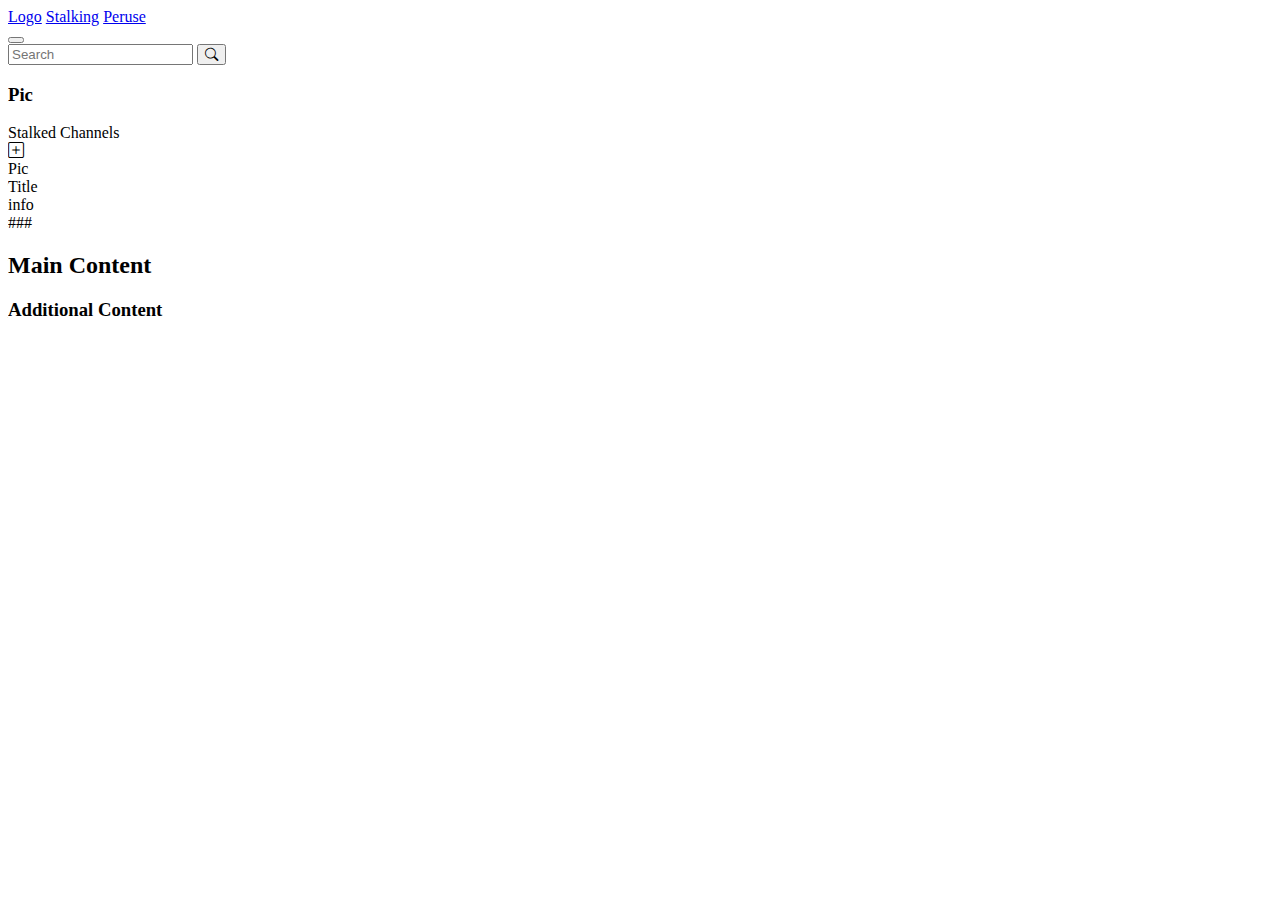
==== CSS/CSS_CopyCat/index.html @ 9874a216 "added pics" ====
<!DOCTYPE html>
<html lang="en">
<head>
    <meta charset="UTF-8">
    <meta http-equiv="X-UA-Compatible" content="IE=edge">
    <meta name="viewport" content="width=device-width, initial-scale=1.0">
    <title>Switch - Live!</title>

    <link href="https://cdn.jsdelivr.net/npm/bootstrap@5.1.3/dist/css/bootstrap.min.css" rel="stylesheet" integrity="sha384-1BmE4kWBq78iYhFldvKuhfTAU6auU8tT94WrHftjDbrCEXSU1oBoqyl2QvZ6jIW3" crossorigin="anonymous">
    <link rel="stylesheet" href="https://cdn.jsdelivr.net/npm/bootstrap-icons@1.8.1/font/bootstrap-icons.css">
    <link rel="stylesheet" href="/style.css">
</head>
<body>
    <!-- NAVBAR -->
    <nav class="navbar navbar-expand-md navbar-dark bg-dark">
        <div class="container-fluid">
          <div class="left">
            <a class="navbar-brand" href="#">Logo</a>
            <a class="navbar-brand secondary-item" href="#">Stalking</a>
            <a class="navbar-brand secondary-item" href="#">Peruse</a>
          </div>
          <button class="navbar-toggler" type="button" data-bs-toggle="collapse" data-bs-target="#navbarSupportedContent" aria-controls="navbarSupportedContent" aria-expanded="false" aria-label="Toggle navigation">
            <span class="navbar-toggler-icon"></span>
          </button>
          <div class="search-box">
            <form class="d-flex">
                <input class="form-control nav-search" type="search" placeholder="Search" aria-label="Search">
                <button class="btn btn-outline-secondary nav-search-btn" type="submit">
                  <i class="bi bi-search"></i>
                </button>
              </form>
          </div>
          <div class="profile-pic">
              <h3>Pic</h3>
          </div>
        </div>
      </nav>

      <div class="page-container">
          <div class="menu-bar">
            <div class="container">
              <div class="stalked-channels">
                <div class="stalked-header">
                  <div class="header-text">
                    Stalked Channels
                  </div>
                  <i class="bi bi-plus-square"></i>
                </div>
                <div class="channel-card">
                  <div class="channel-left">
                    <div class="channel-pic">
                      Pic
                    </div>
                    <div class="channel-text">
                      <div class="channel-title">
                        Title
                      </div>
                      <div class="channel-info">
                        info
                      </div>
                    </div>
                  </div>
                  <div class="channel-views">
                    ###
                  </div>
                </div>
              </div>
            </div>
          </div>

          <main>
              <div class="main-content">
                <h2>Main Content</h2>
              </div>
              <div class="additional-content">
                <h3>Additional Content</h3>
              </div>
          </main>
      </div>
    
</body>
</html>
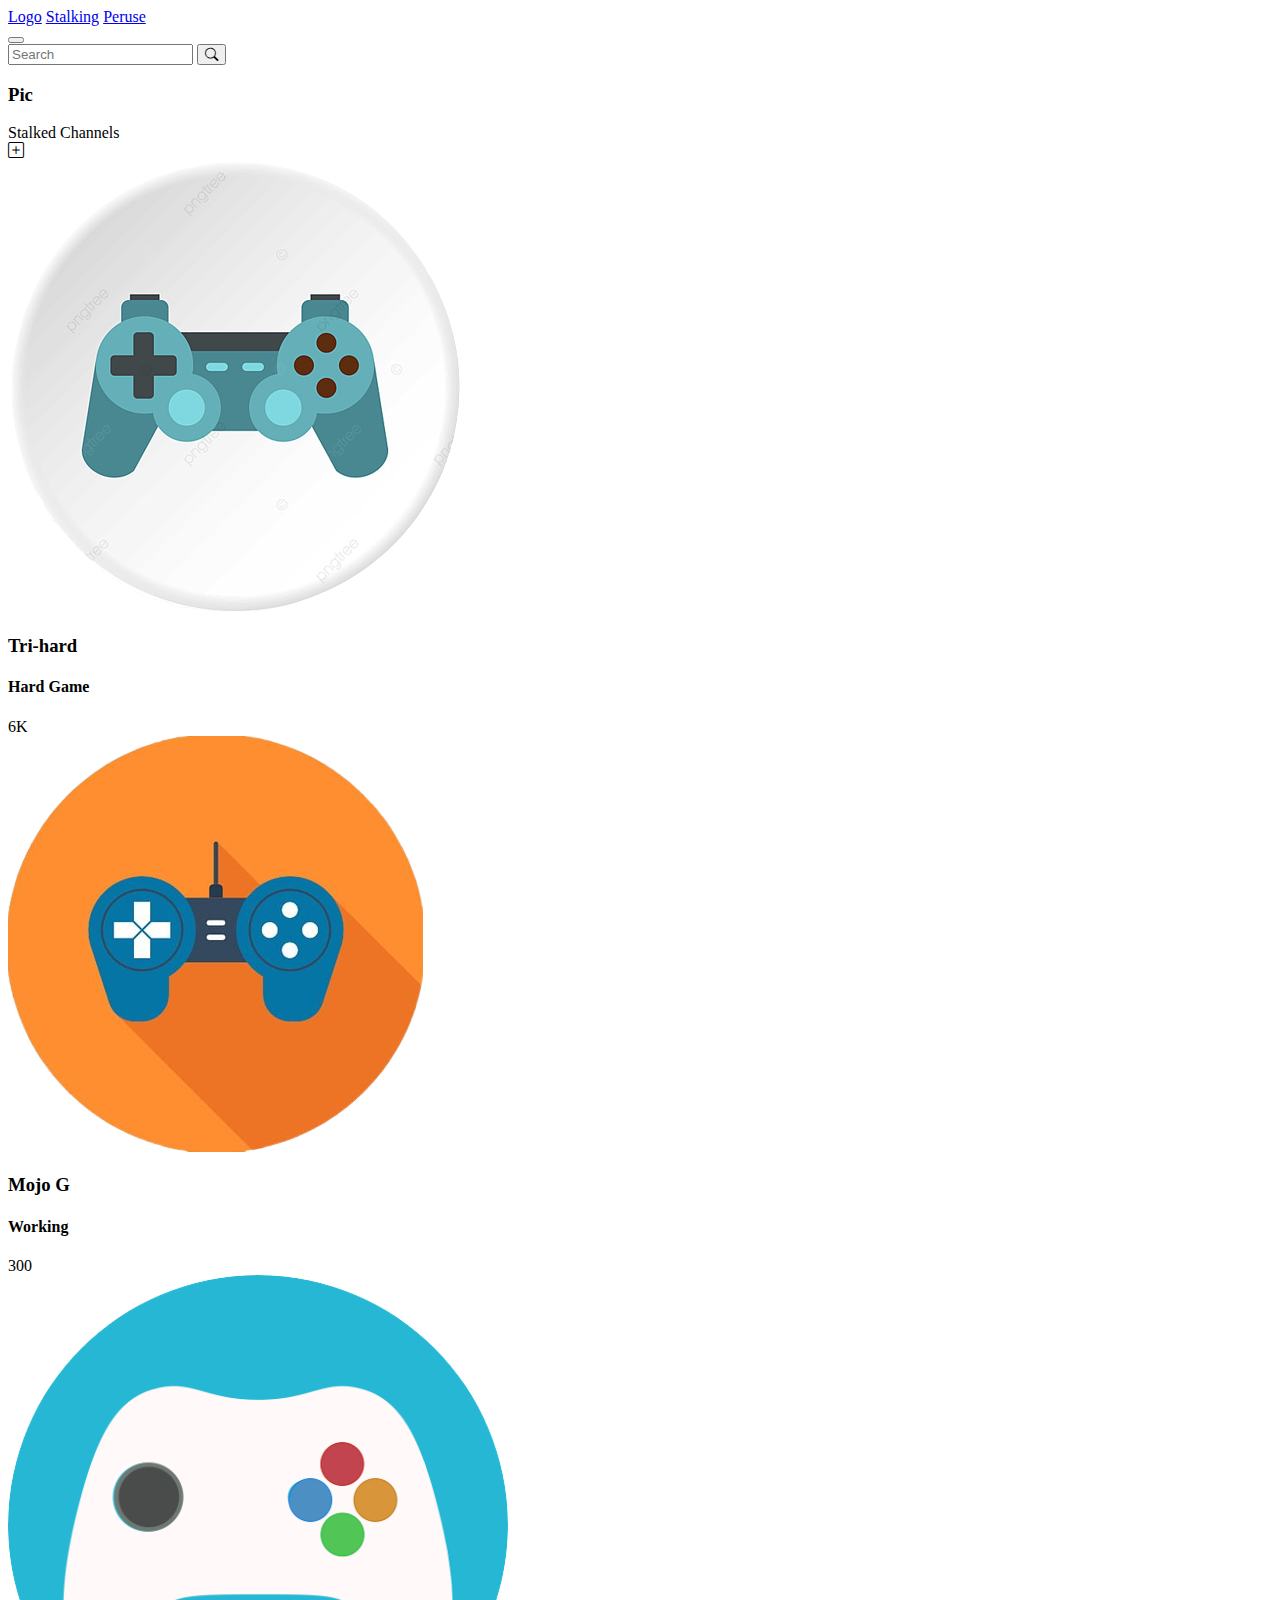
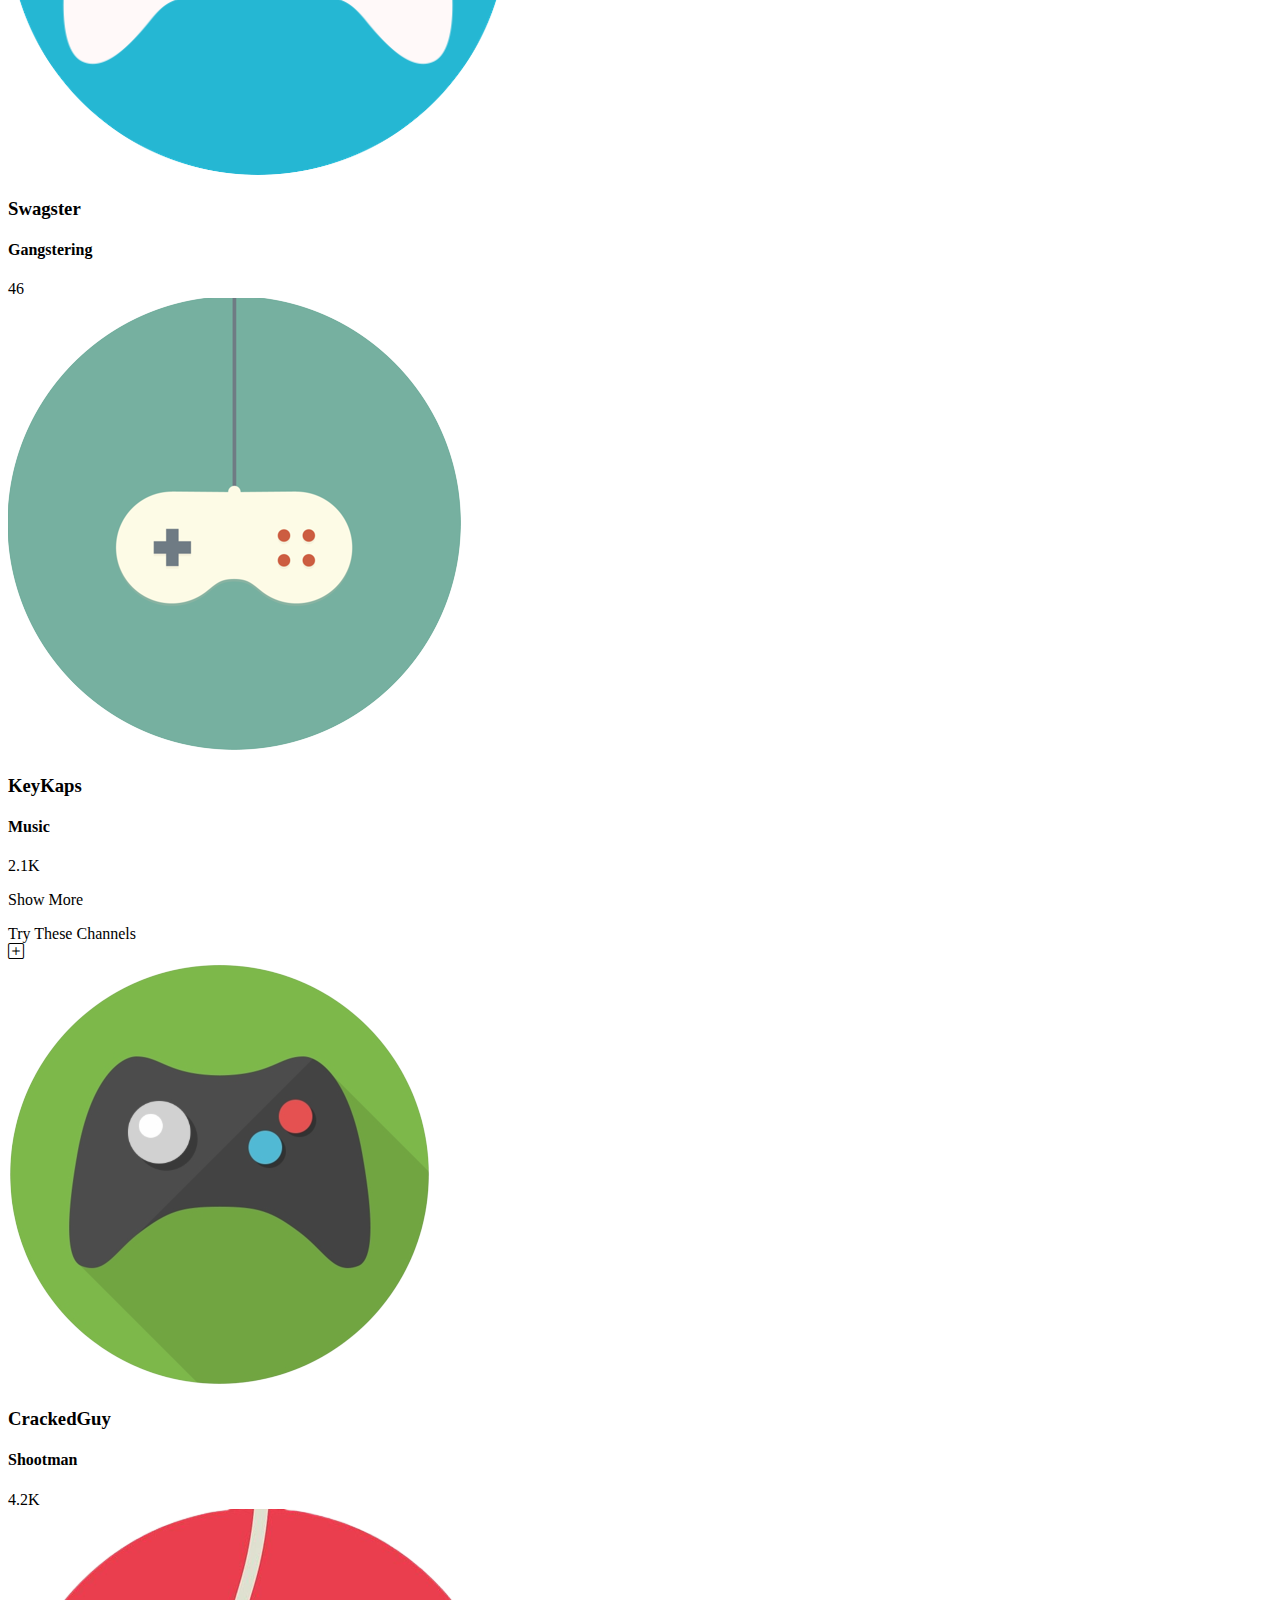
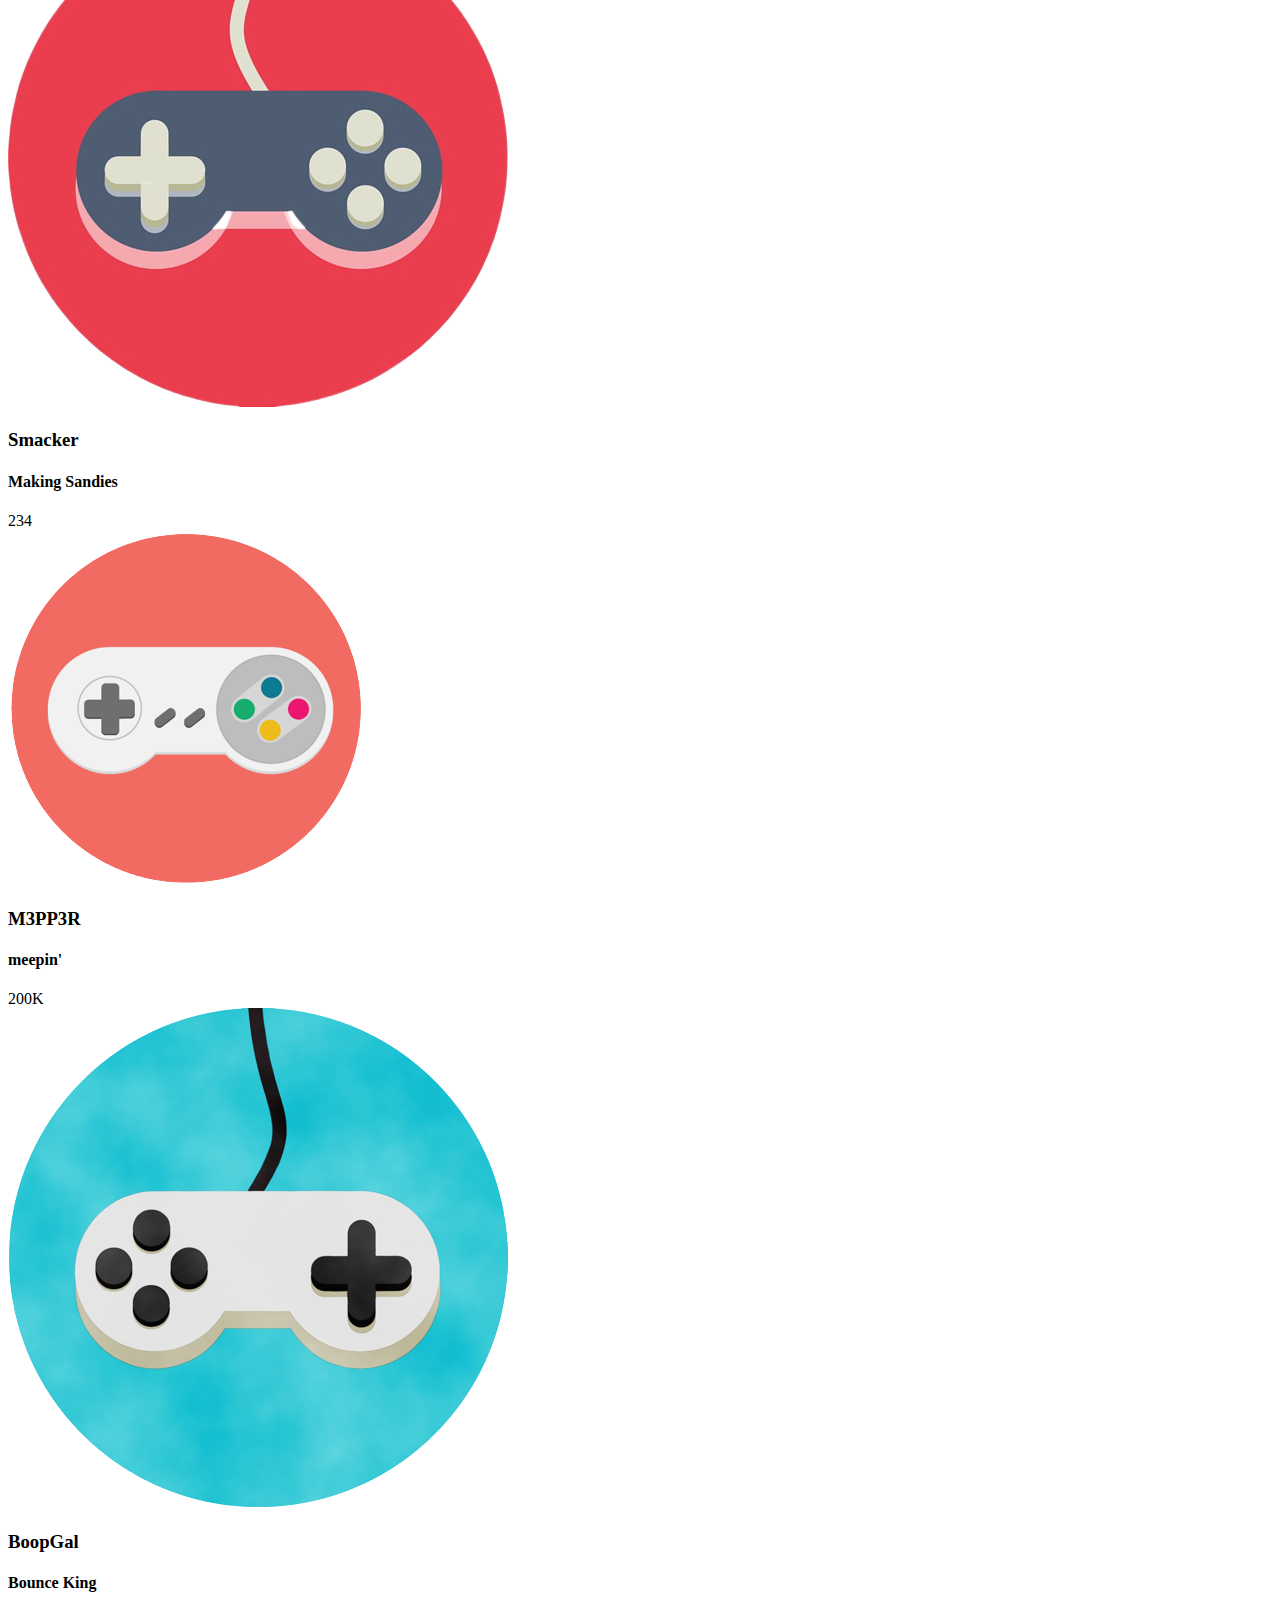
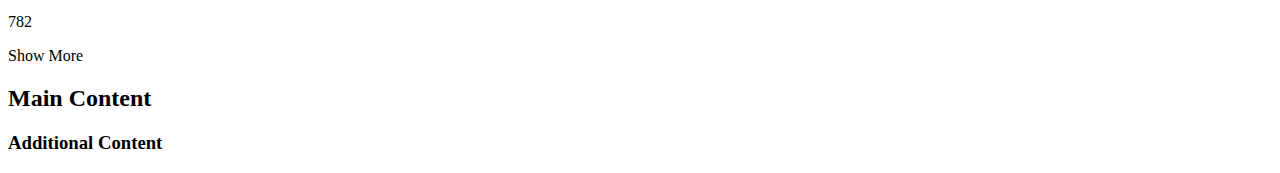
==== commit a62cd173: "completed left menu" ====
--- a/CSS/CSS_CopyCat/index.html
+++ b/CSS/CSS_CopyCat/index.html
@@ -49,21 +49,158 @@
                 <div class="channel-card">
                   <div class="channel-left">
                     <div class="channel-pic">
-                      Pic
-                    </div>
-                    <div class="channel-text">
-                      <div class="channel-title">
-                        Title
-                      </div>
-                      <div class="channel-info">
-                        info
-                      </div>
-                    </div>
-                  </div>
-                  <div class="channel-views">
-                    ###
-                  </div>
-                </div>
+                      <img src="./assets/card-pics/card-pic1.png" alt="profile-1">
+                    </div>
+                    <div class="channel-text">
+                      <div class="channel-title">
+                        <h3>Tri-hard</h3>
+                      </div>
+                      <div class="channel-info">
+                        <h4>Hard Game</h4>
+                      </div>
+                    </div>
+                  </div>
+                  <div class="channel-views">
+                    6K
+                  </div>
+                </div>
+                <div class="channel-card">
+                  <div class="channel-left">
+                    <div class="channel-pic">
+                      <img src="./assets/card-pics/card-pic2.png" alt="profile-2">
+                    </div>
+                    <div class="channel-text">
+                      <div class="channel-title">
+                        <h3>Mojo G</h3>
+                      </div>
+                      <div class="channel-info">
+                        <h4>Working</h4>
+                      </div>
+                    </div>
+                  </div>
+                  <div class="channel-views">
+                    300
+                  </div>
+                </div>
+                <div class="channel-card">
+                  <div class="channel-left">
+                    <div class="channel-pic">
+                      <img src="./assets/card-pics/card-pic3.png" alt="profile-3">
+                    </div>
+                    <div class="channel-text">
+                      <div class="channel-title">
+                        <h3>Swagster</h3>
+                      </div>
+                      <div class="channel-info">
+                        <h4>Gangstering</h4>
+                      </div>
+                    </div>
+                  </div>
+                  <div class="channel-views">
+                    46
+                  </div>
+                </div>
+                <div class="channel-card">
+                  <div class="channel-left">
+                    <div class="channel-pic">
+                      <img src="./assets/card-pics/card-pic4.png" alt="profile-4">
+                    </div>
+                    <div class="channel-text">
+                      <div class="channel-title">
+                        <h3>KeyKaps</h3>
+                      </div>
+                      <div class="channel-info">
+                        <h4>Music</h4>
+                      </div>
+                    </div>
+                  </div>
+                  <div class="channel-views">
+                    2.1K
+                  </div>
+                </div>
+                <p>Show More</p>
+              </div>
+
+              <div class="stalked-channels">
+                <div class="stalked-header">
+                  <div class="header-text">
+                    Try These Channels
+                  </div>
+                  <i class="bi bi-plus-square"></i>
+                </div>
+                <div class="channel-card">
+                  <div class="channel-left">
+                    <div class="channel-pic">
+                      <img src="./assets/card-pics/card-pic5.png" alt="profile-5">
+                    </div>
+                    <div class="channel-text">
+                      <div class="channel-title">
+                        <h3>CrackedGuy</h3>
+                      </div>
+                      <div class="channel-info">
+                        <h4>Shootman</h4>
+                      </div>
+                    </div>
+                  </div>
+                  <div class="channel-views">
+                    4.2K
+                  </div>
+                </div>
+                <div class="channel-card">
+                  <div class="channel-left">
+                    <div class="channel-pic">
+                      <img src="./assets/card-pics/card-pic6.png" alt="profile-6">
+                    </div>
+                    <div class="channel-text">
+                      <div class="channel-title">
+                        <h3>Smacker</h3>
+                      </div>
+                      <div class="channel-info">
+                        <h4>Making Sandies</h4>
+                      </div>
+                    </div>
+                  </div>
+                  <div class="channel-views">
+                    234
+                  </div>
+                </div>
+                <div class="channel-card">
+                  <div class="channel-left">
+                    <div class="channel-pic">
+                      <img src="./assets/card-pics/card-pic7.png" alt="profile-7">
+                    </div>
+                    <div class="channel-text">
+                      <div class="channel-title">
+                        <h3>M3PP3R</h3>
+                      </div>
+                      <div class="channel-info">
+                        <h4>meepin'</h4>
+                      </div>
+                    </div>
+                  </div>
+                  <div class="channel-views">
+                    200K
+                  </div>
+                </div>
+                <div class="channel-card">
+                  <div class="channel-left">
+                    <div class="channel-pic">
+                      <img src="./assets/card-pics/card-pic8.png" alt="profile-8">
+                    </div>
+                    <div class="channel-text">
+                      <div class="channel-title">
+                        <h3>BoopGal</h3>
+                      </div>
+                      <div class="channel-info">
+                        <h4>Bounce King</h4>
+                      </div>
+                    </div>
+                  </div>
+                  <div class="channel-views">
+                    782
+                  </div>
+                </div>
+                <p>Show More</p>
               </div>
             </div>
           </div>
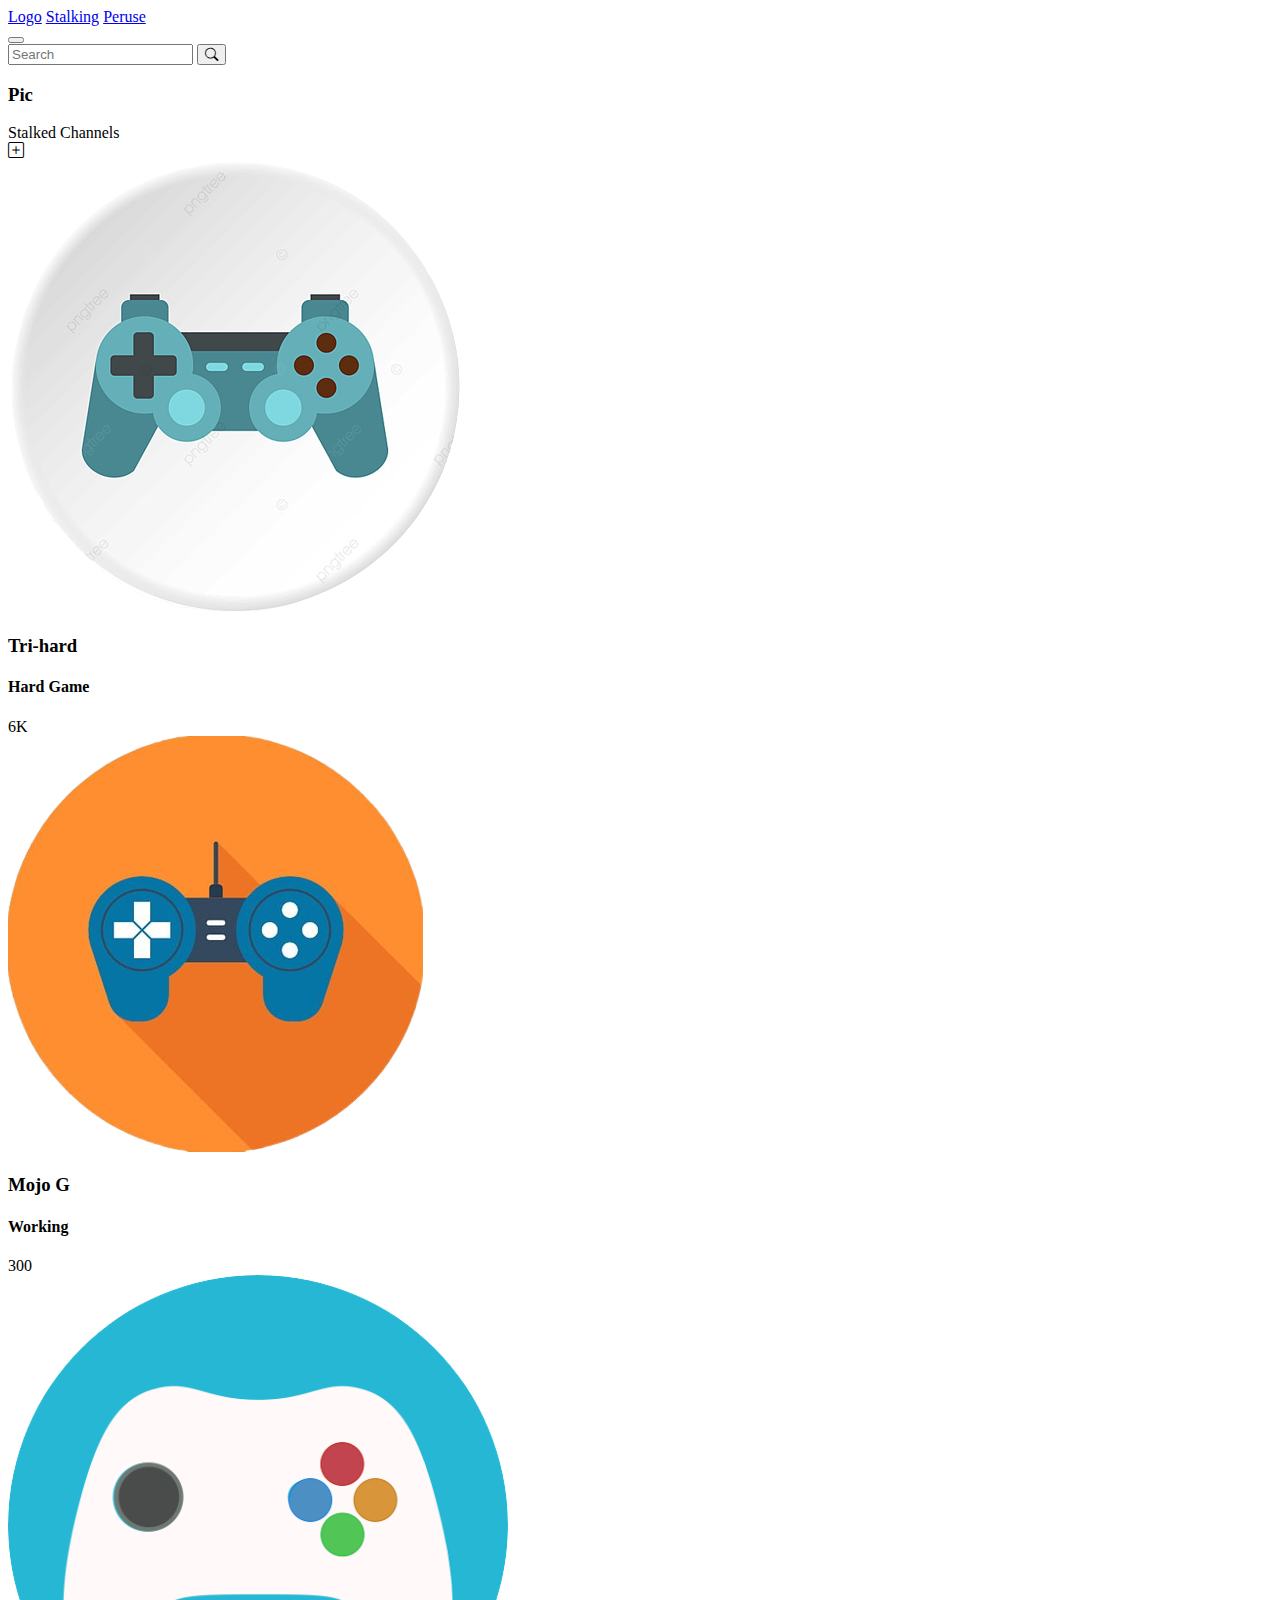
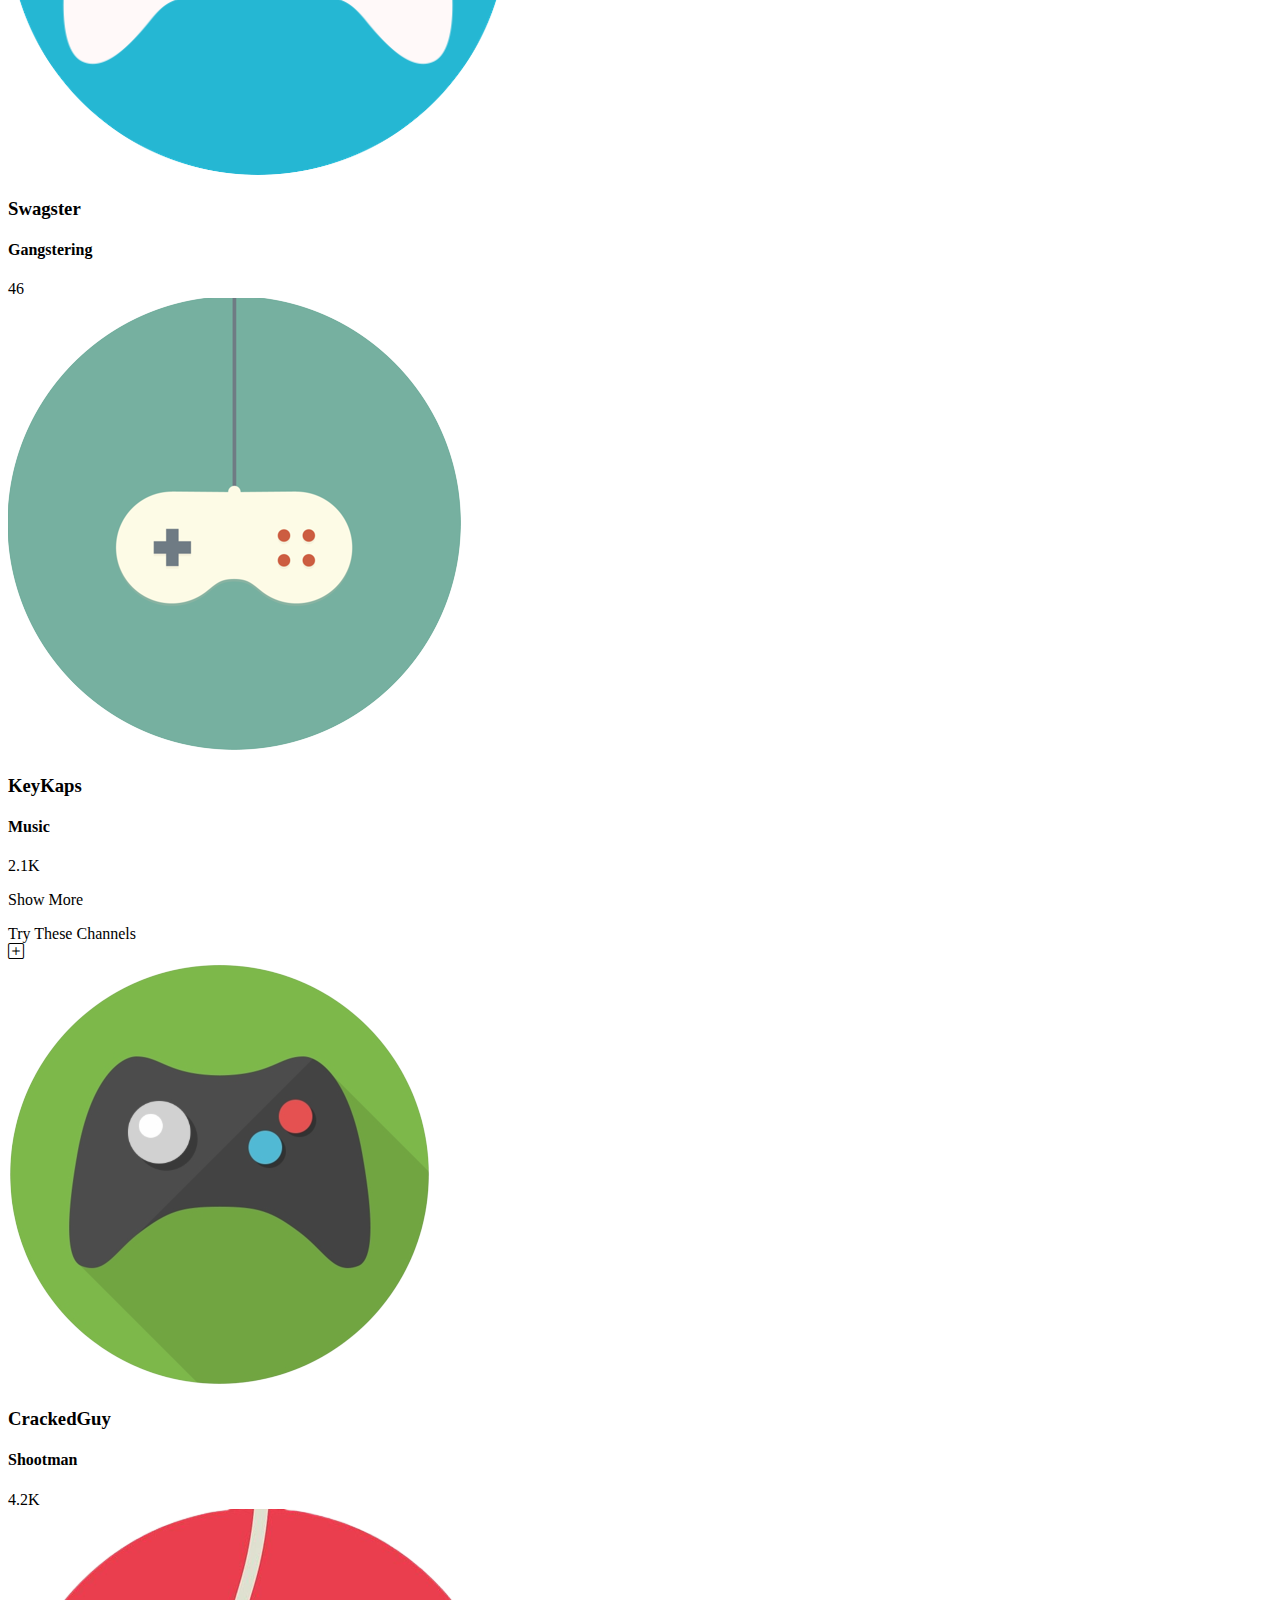
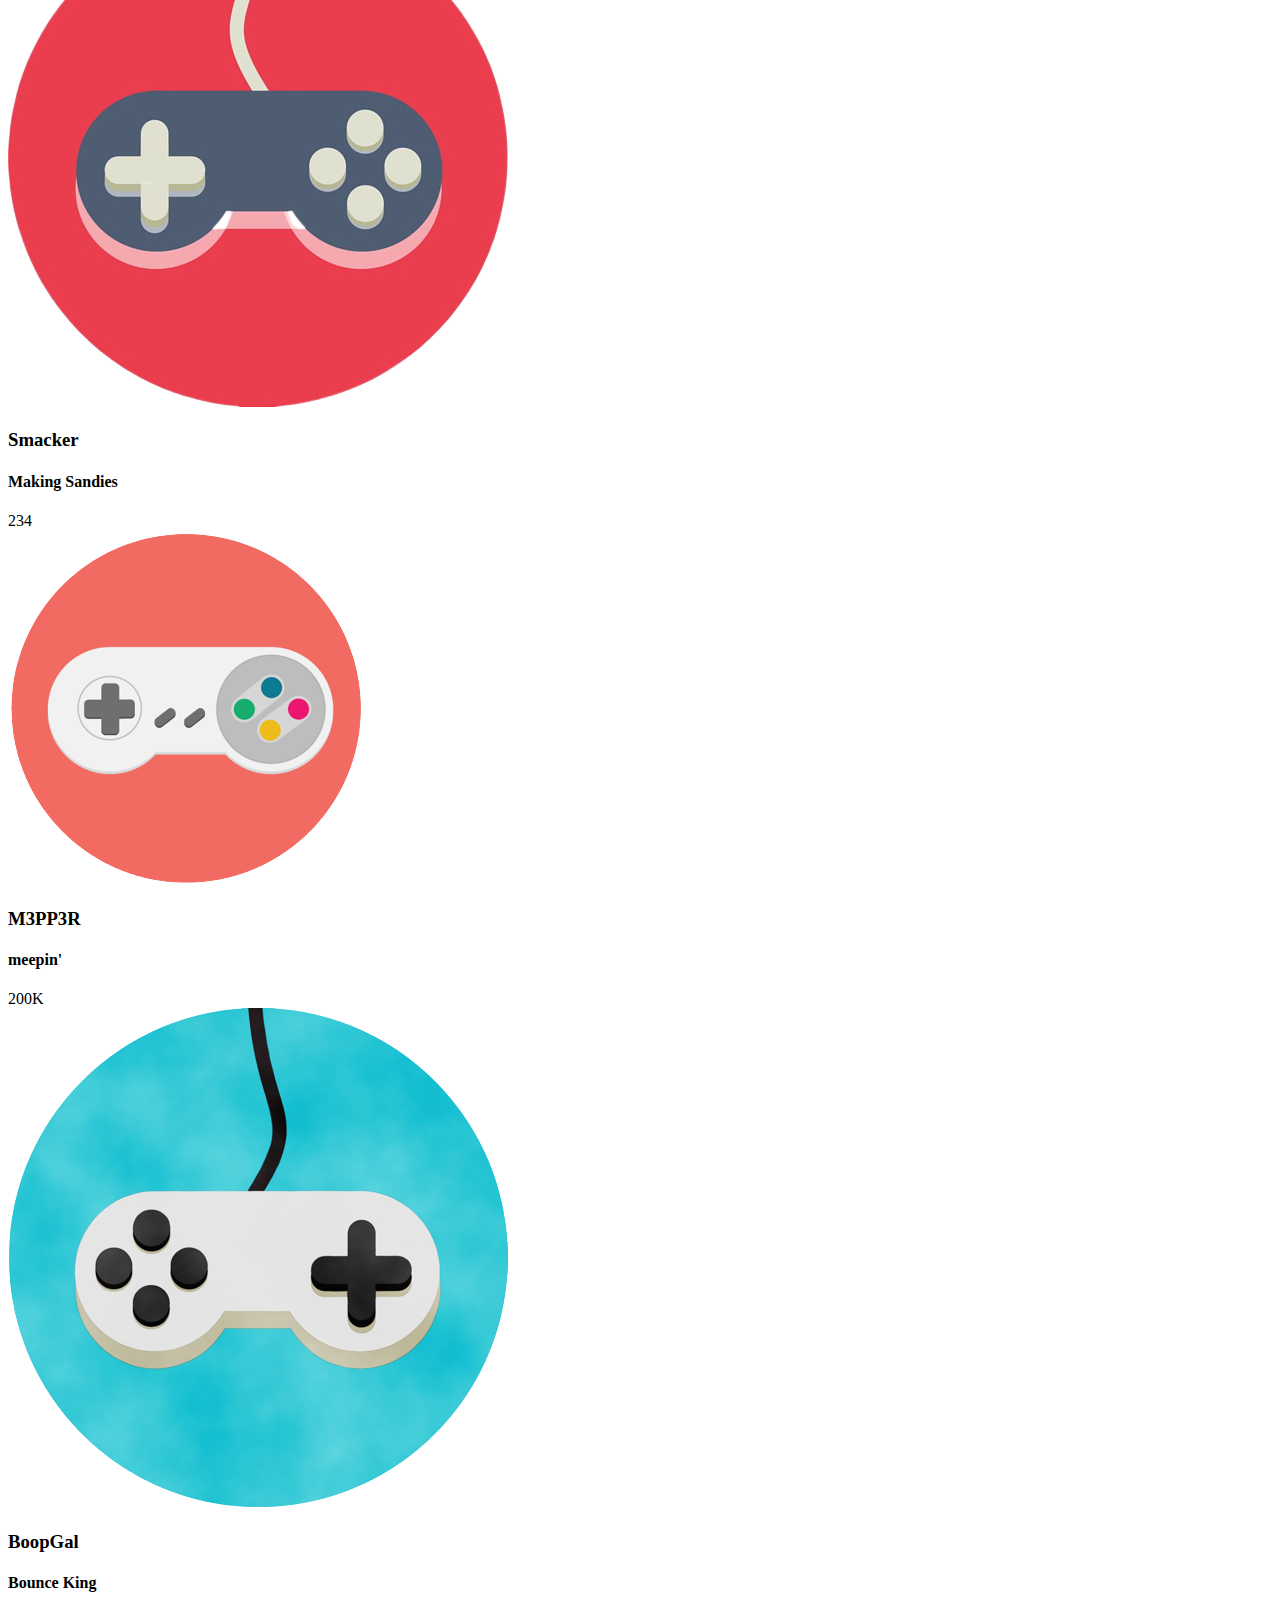
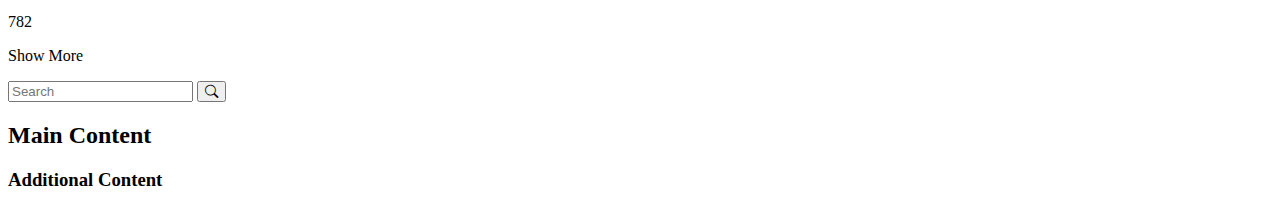
==== commit e8d724c4: "added search box to left menu" ====
--- a/CSS/CSS_CopyCat/index.html
+++ b/CSS/CSS_CopyCat/index.html
@@ -202,6 +202,15 @@
                 </div>
                 <p>Show More</p>
               </div>
+
+              <div class="search-box">
+                <form class="d-flex">
+                    <input class="form-control nav-search" type="search" placeholder="Search" aria-label="Search">
+                    <button class="btn btn-outline-secondary nav-search-btn" type="submit">
+                      <i class="bi bi-search"></i>
+                    </button>
+                  </form>
+              </div>
             </div>
           </div>
 
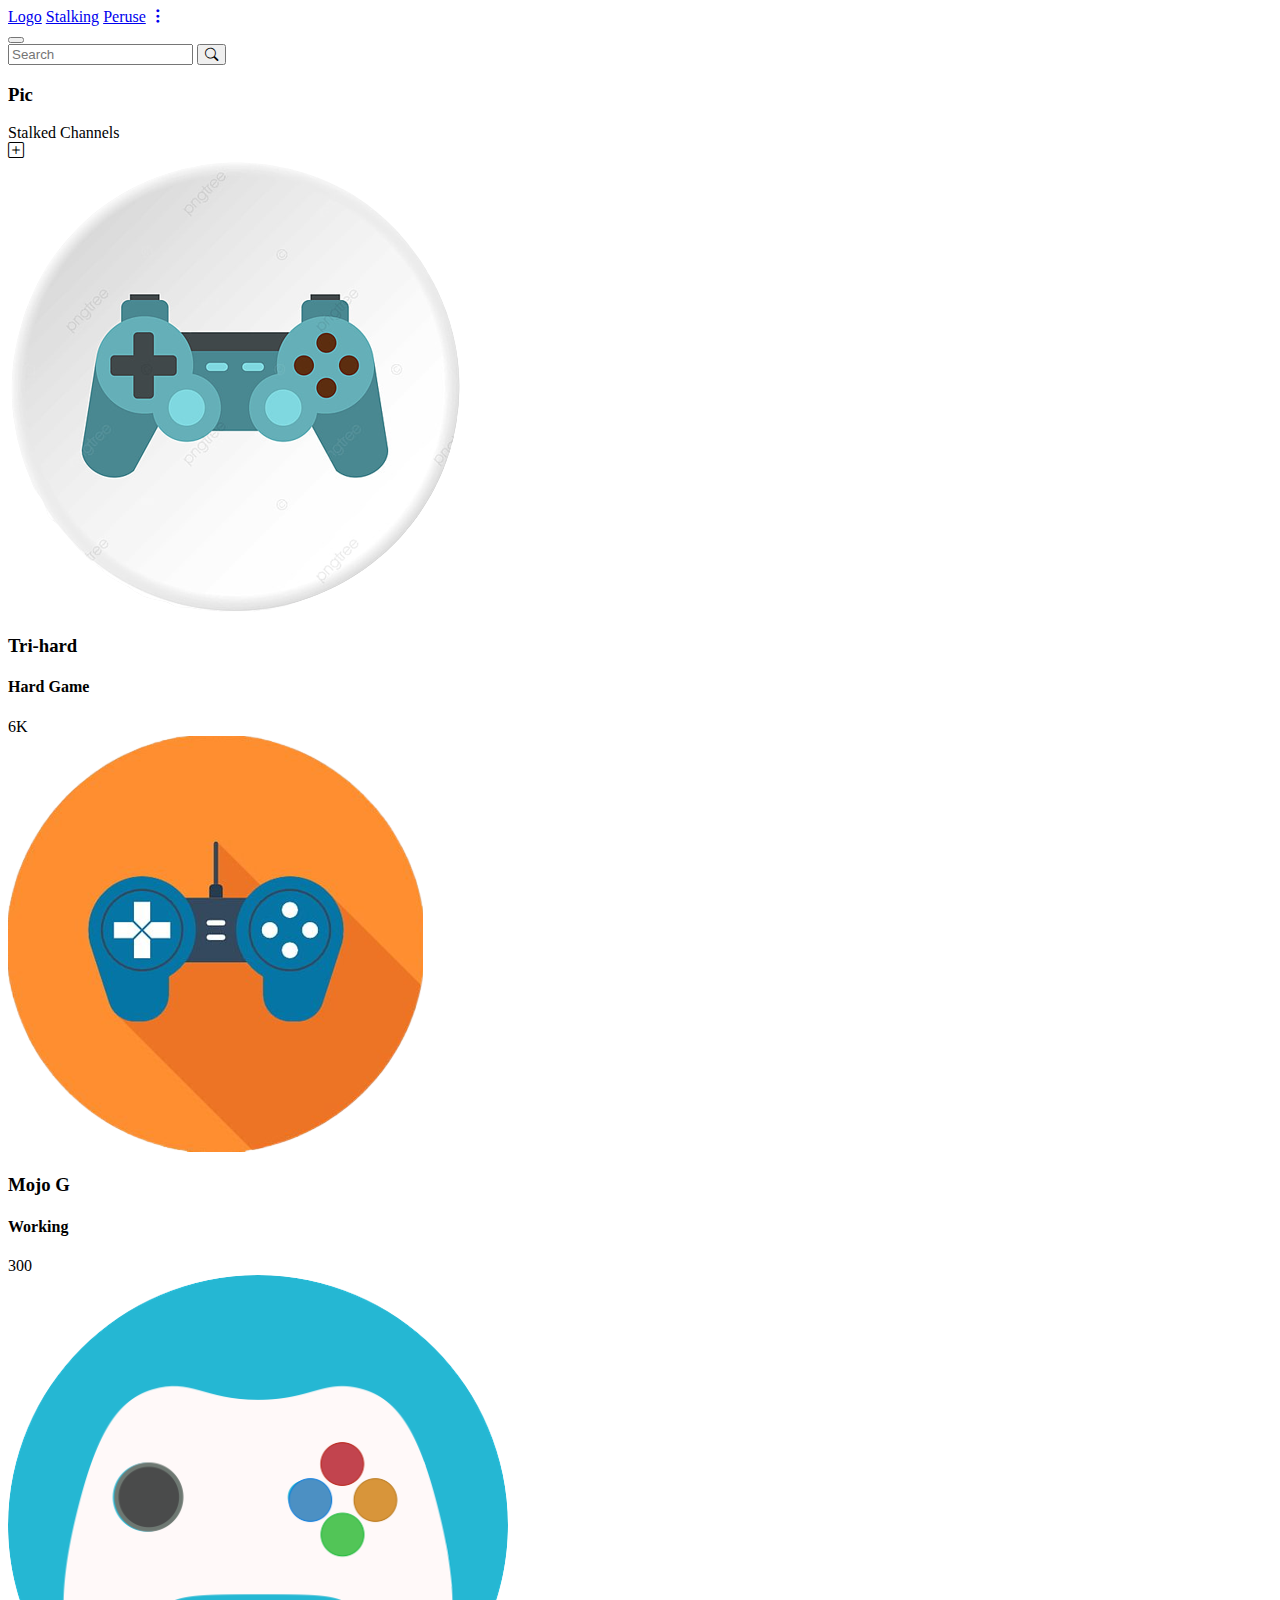
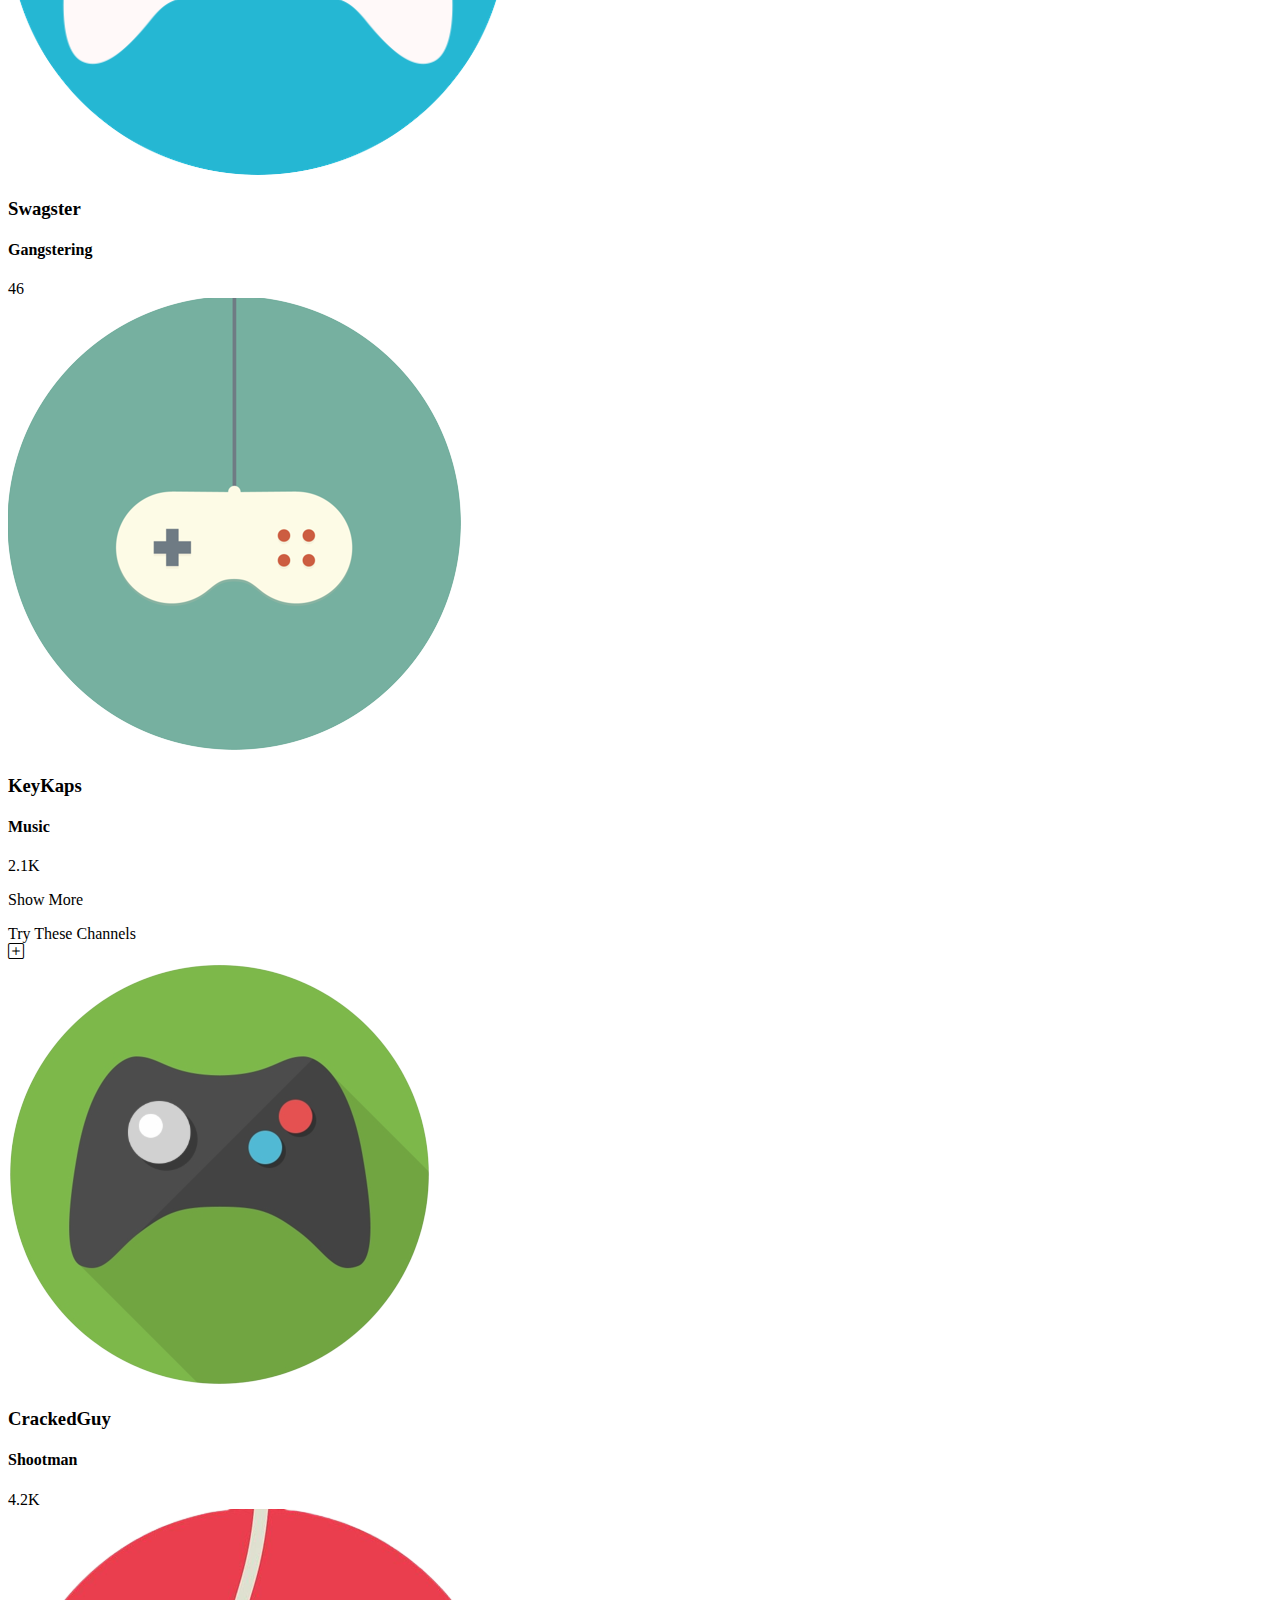
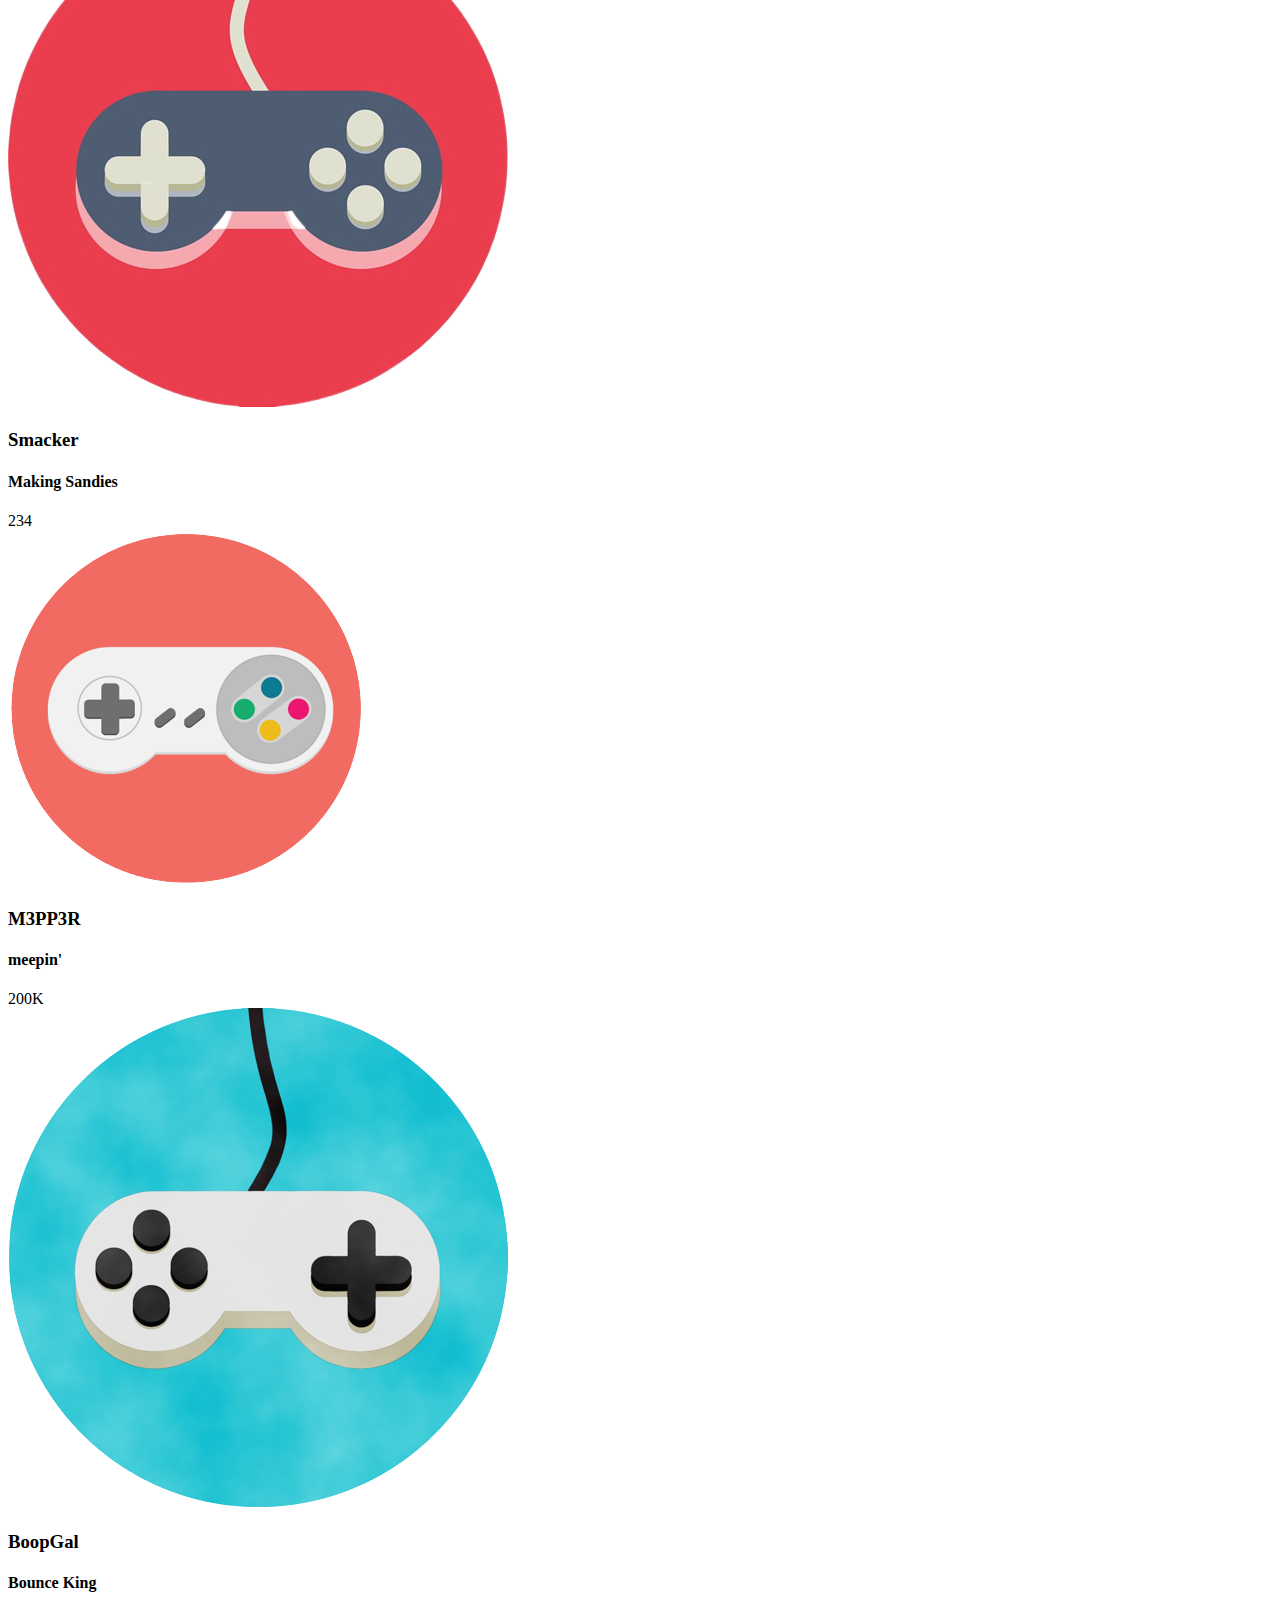
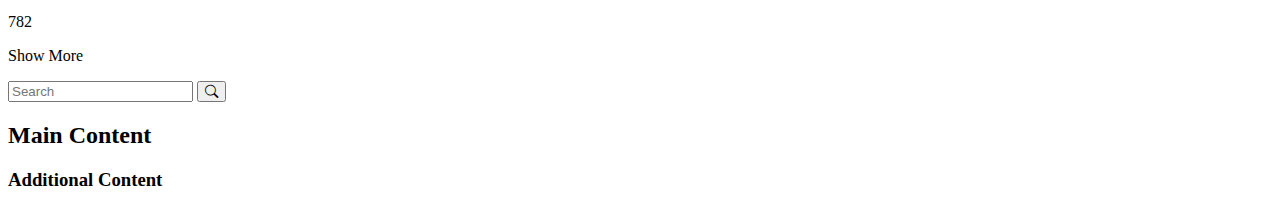
==== commit 8ab87ed7: "added stream-pics and box-art" ====
--- a/CSS/CSS_CopyCat/index.html
+++ b/CSS/CSS_CopyCat/index.html
@@ -18,6 +18,7 @@
             <a class="navbar-brand" href="#">Logo</a>
             <a class="navbar-brand secondary-item" href="#">Stalking</a>
             <a class="navbar-brand secondary-item" href="#">Peruse</a>
+            <a class="navbar-brand secondary-item" href="#"><i class="bi bi-three-dots-vertical"></i></a>
           </div>
           <button class="navbar-toggler" type="button" data-bs-toggle="collapse" data-bs-target="#navbarSupportedContent" aria-controls="navbarSupportedContent" aria-expanded="false" aria-label="Toggle navigation">
             <span class="navbar-toggler-icon"></span>
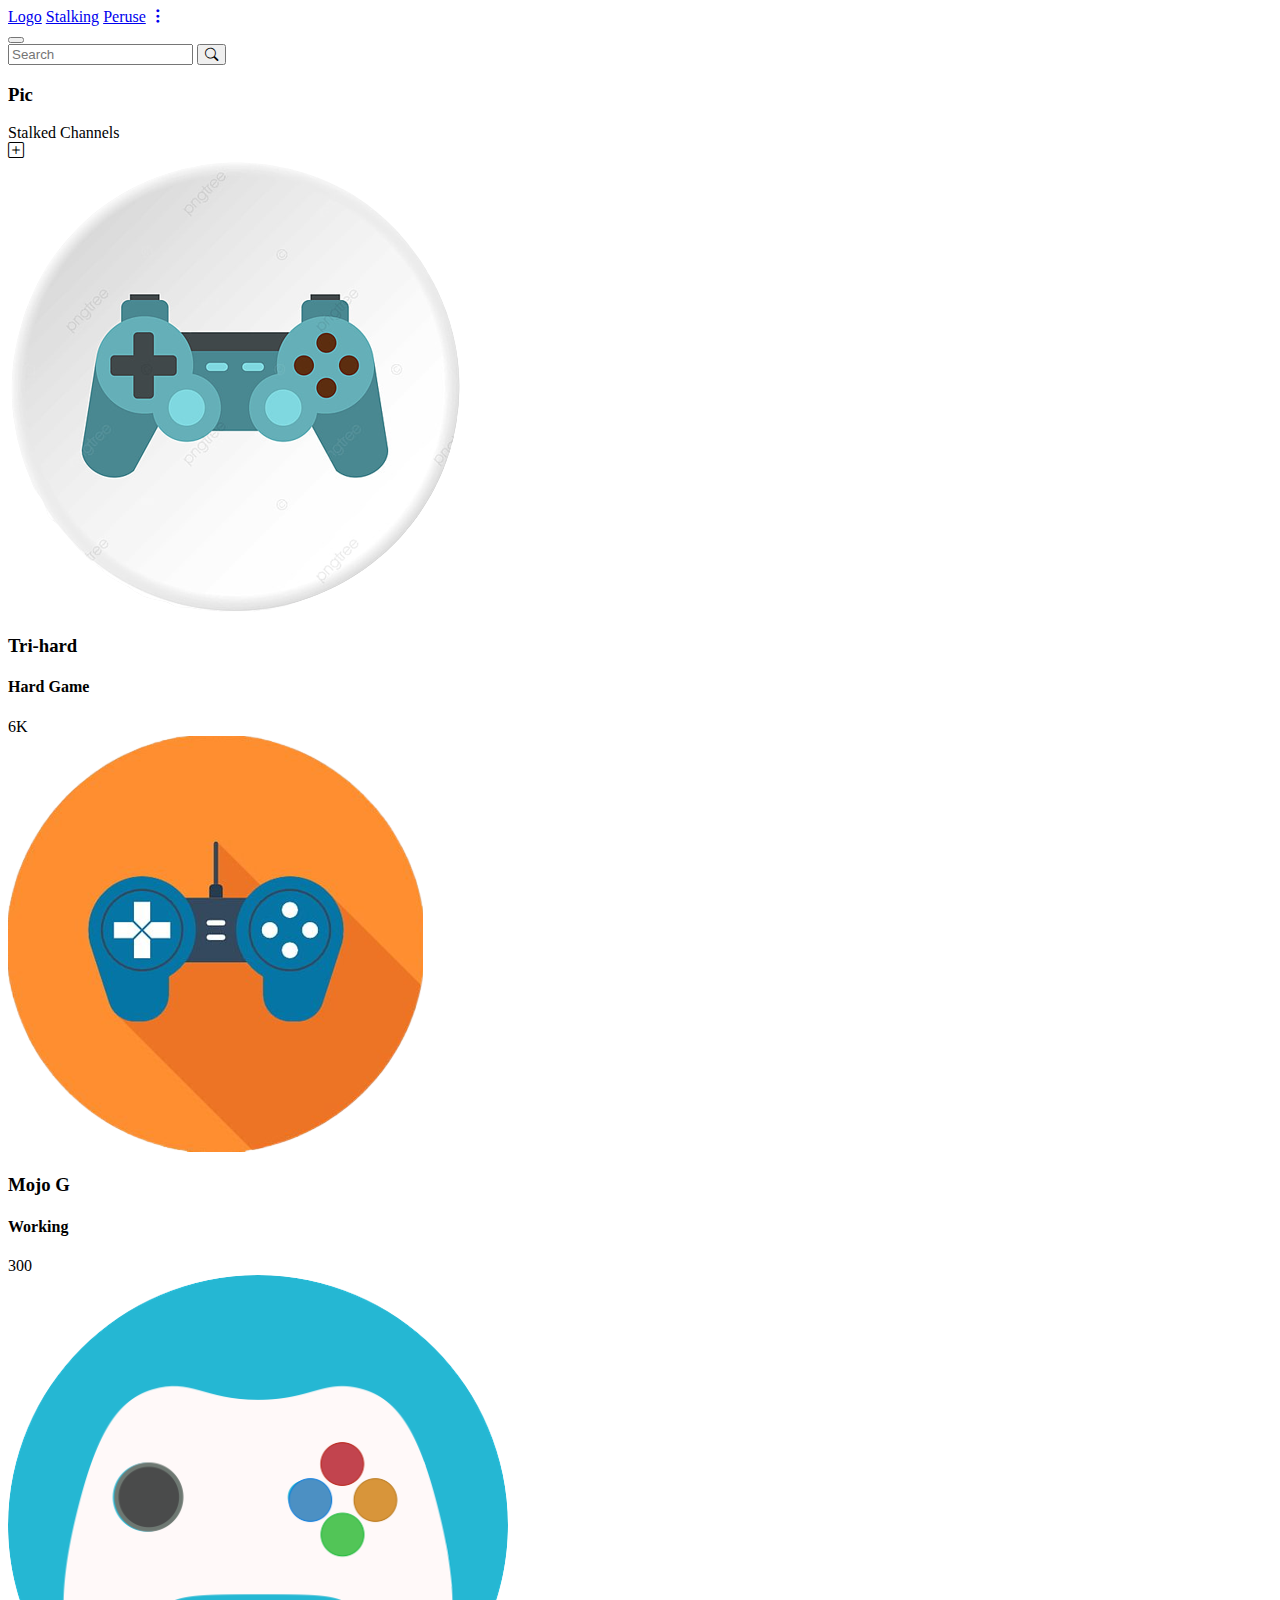
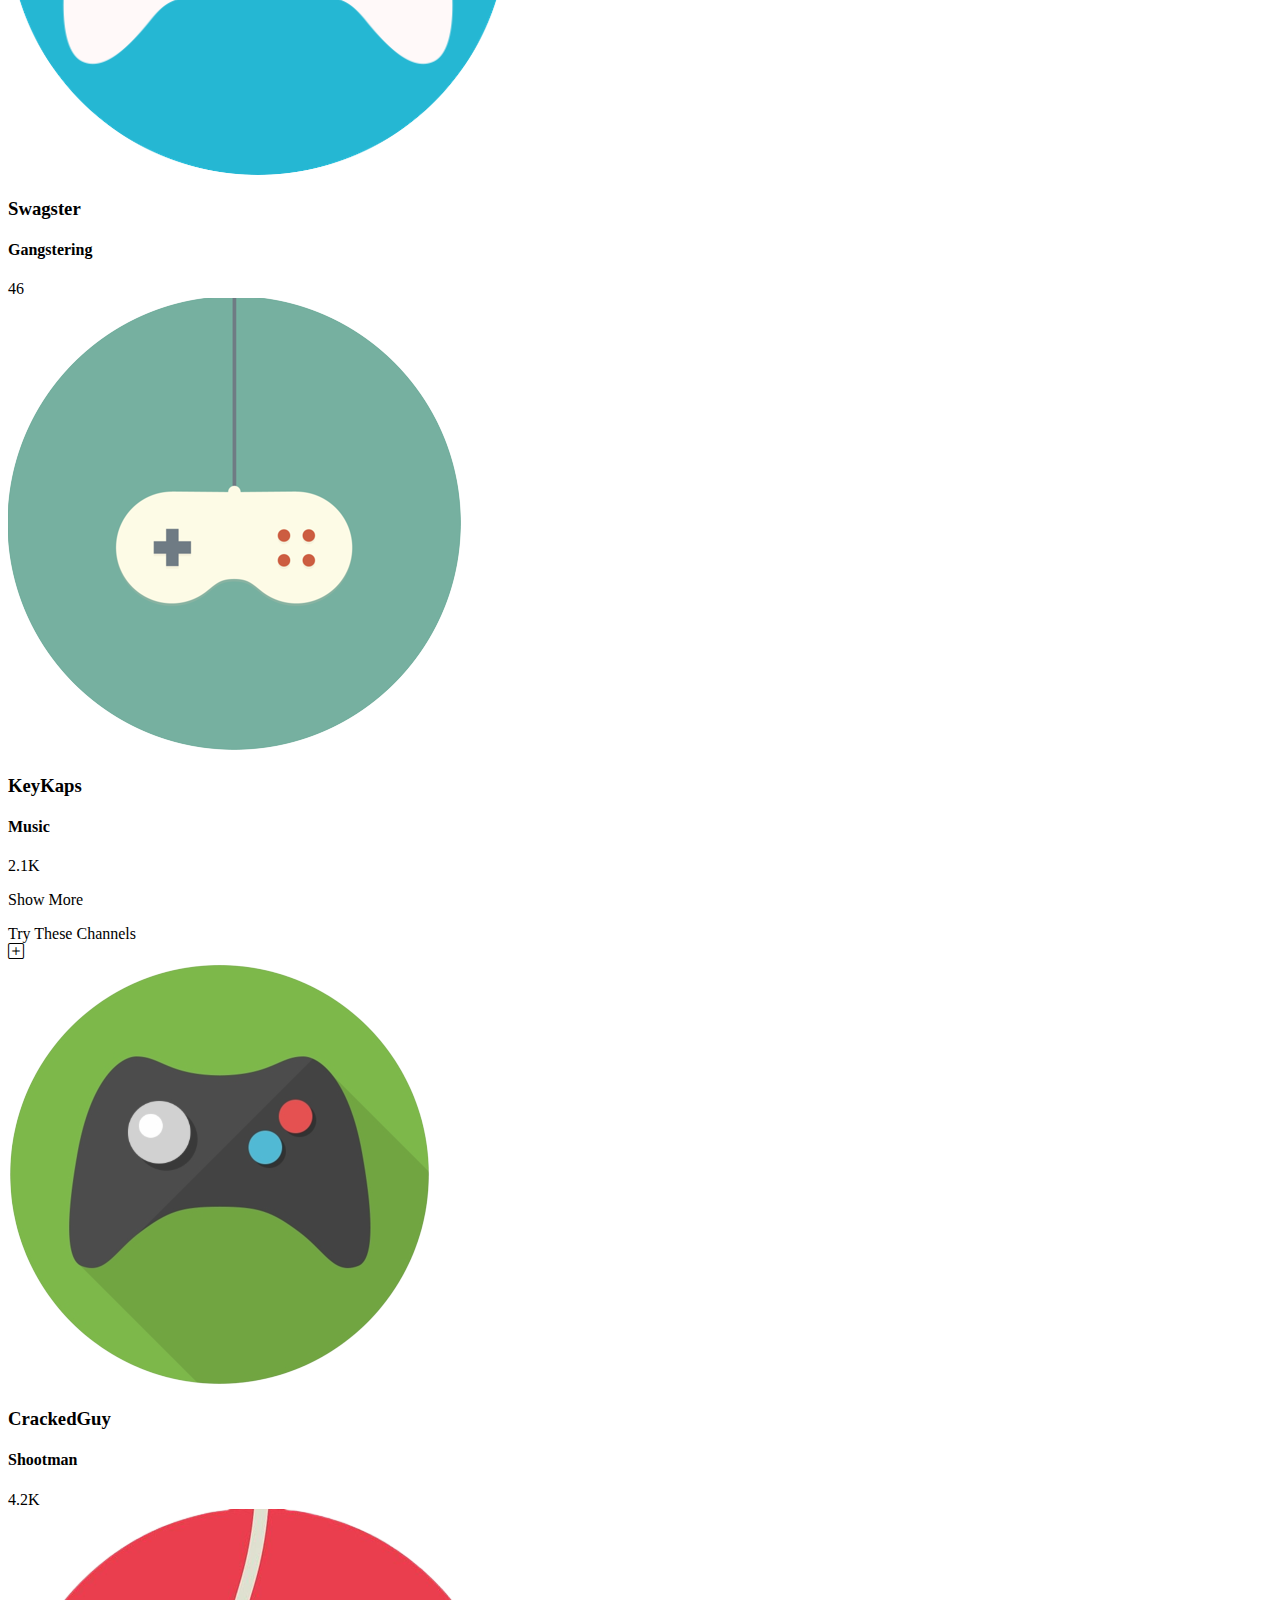
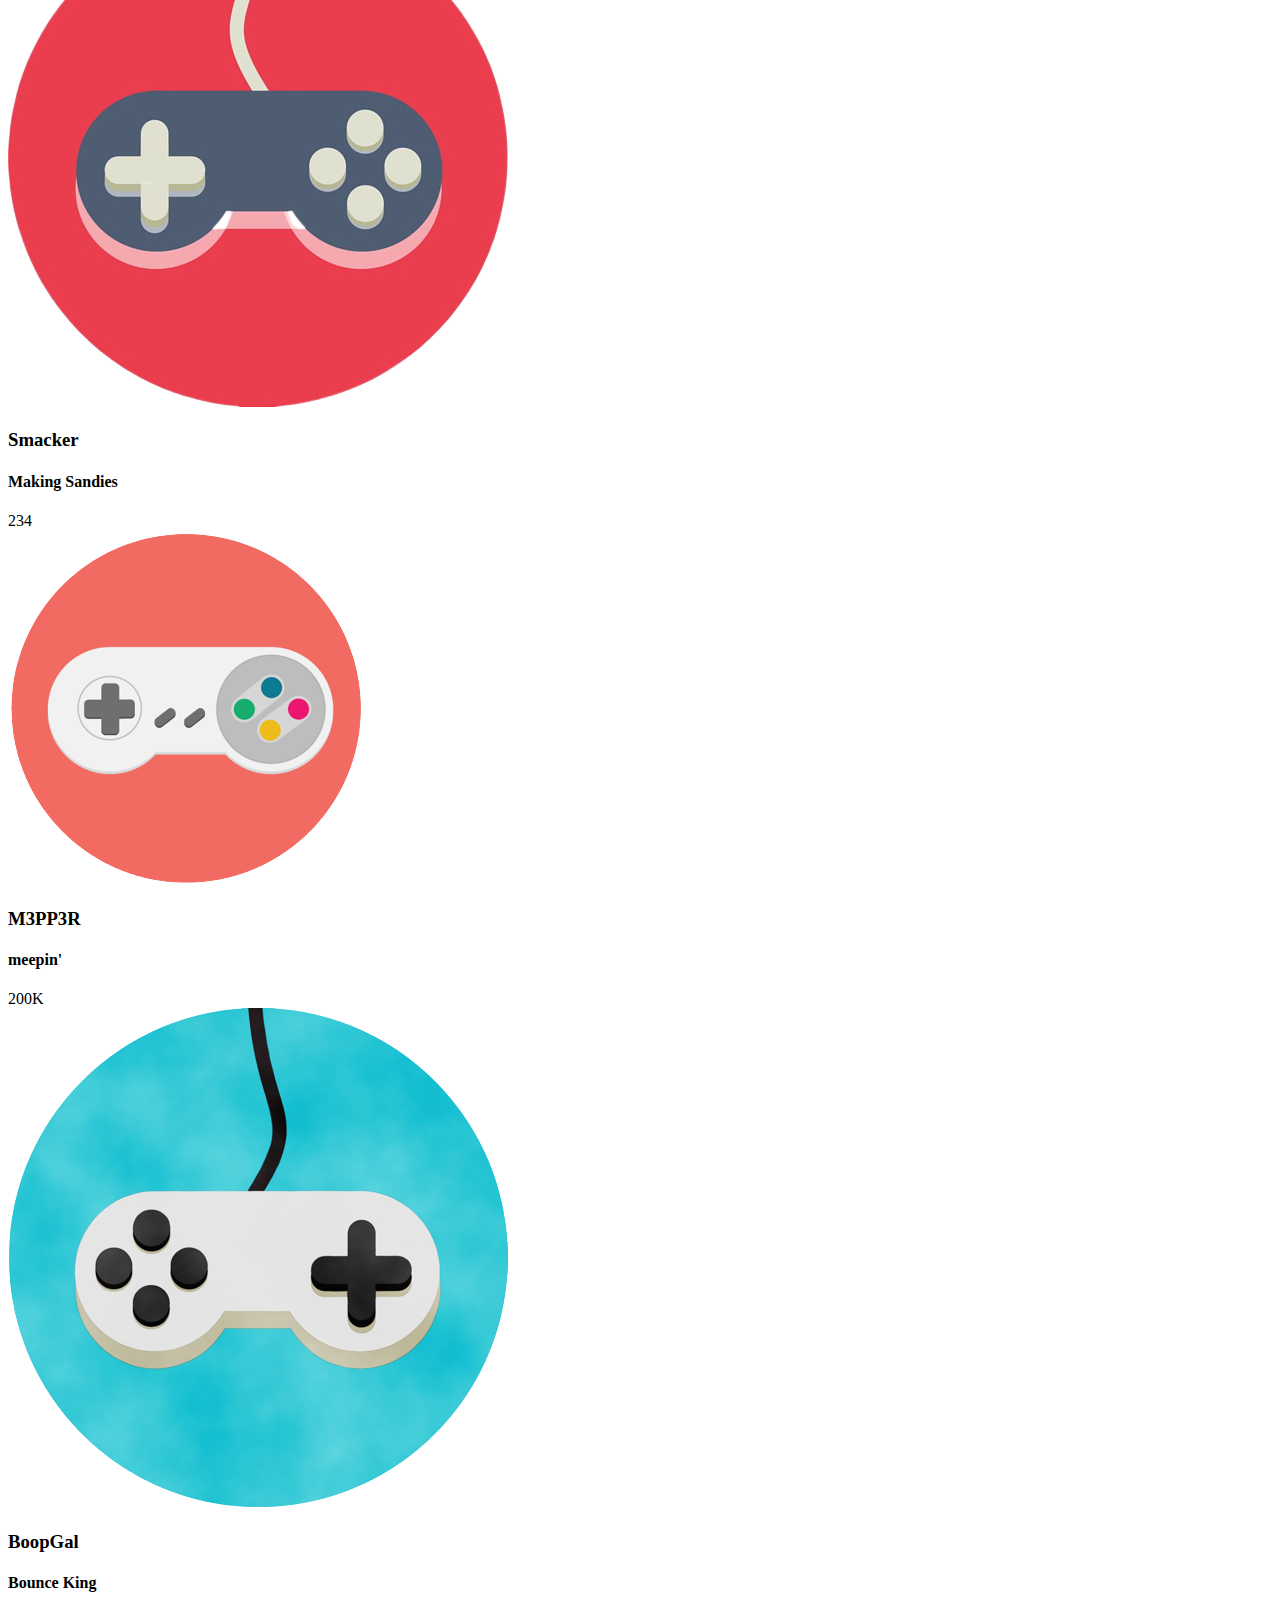
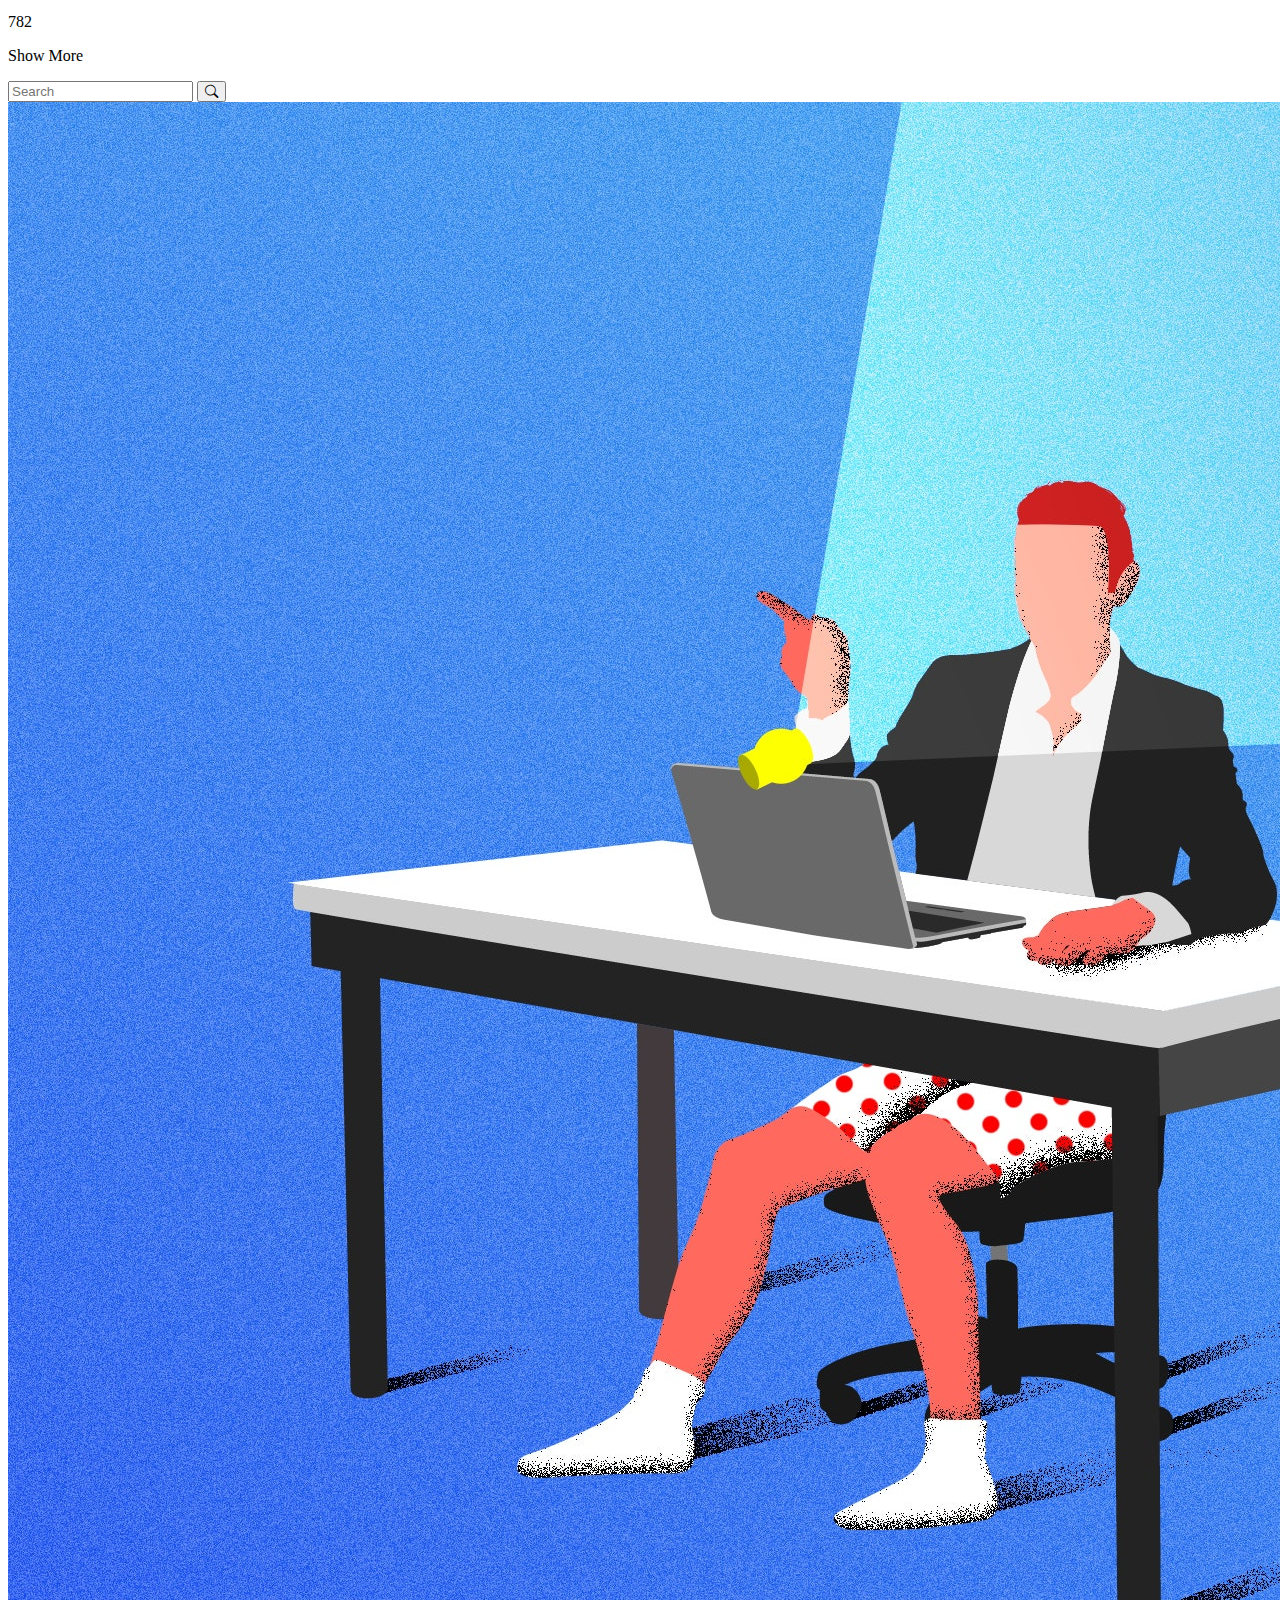
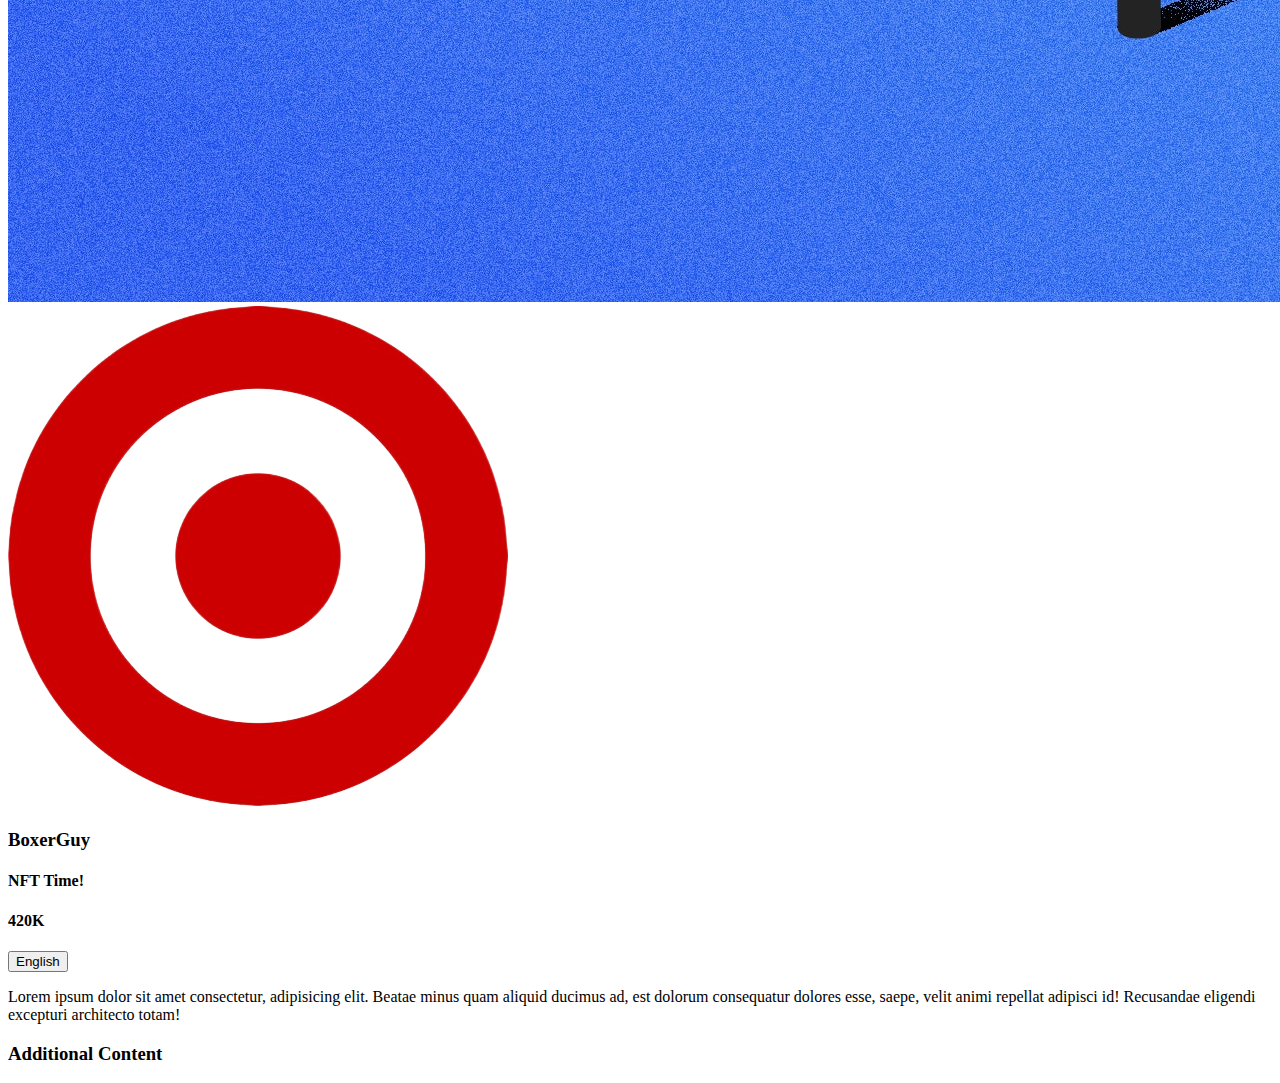
==== commit 6a5b6f56: "added main content" ====
--- a/CSS/CSS_CopyCat/index.html
+++ b/CSS/CSS_CopyCat/index.html
@@ -217,7 +217,25 @@
 
           <main>
               <div class="main-content">
-                <h2>Main Content</h2>
+                <div class="main-stream-box">
+                  <div class="main-stream">
+                    <img src="./assets/main-stream.jpg" alt="main stream">
+                    <div class="main-stream-info">
+                      <div class="main-stream-title">
+                        <div class="main-stream-pic">
+                          <img src="./assets/main-stream-logo.png" alt="main stream logo">
+                        </div>
+                        <div class="main-stream-text">
+                          <h3>BoxerGuy</h3>
+                          <h4>NFT Time!</h4>
+                          <h4>420K</h4>
+                        </div>
+                      </div>
+                      <button type="button" class="btn btn-secondary">English</button>
+                      <p>Lorem ipsum dolor sit amet consectetur, adipisicing elit. Beatae minus quam aliquid ducimus ad, est dolorum consequatur dolores esse, saepe, velit animi repellat adipisci id! Recusandae eligendi excepturi architecto totam!</p>
+                    </div>
+                  </div>
+                </div>
               </div>
               <div class="additional-content">
                 <h3>Additional Content</h3>
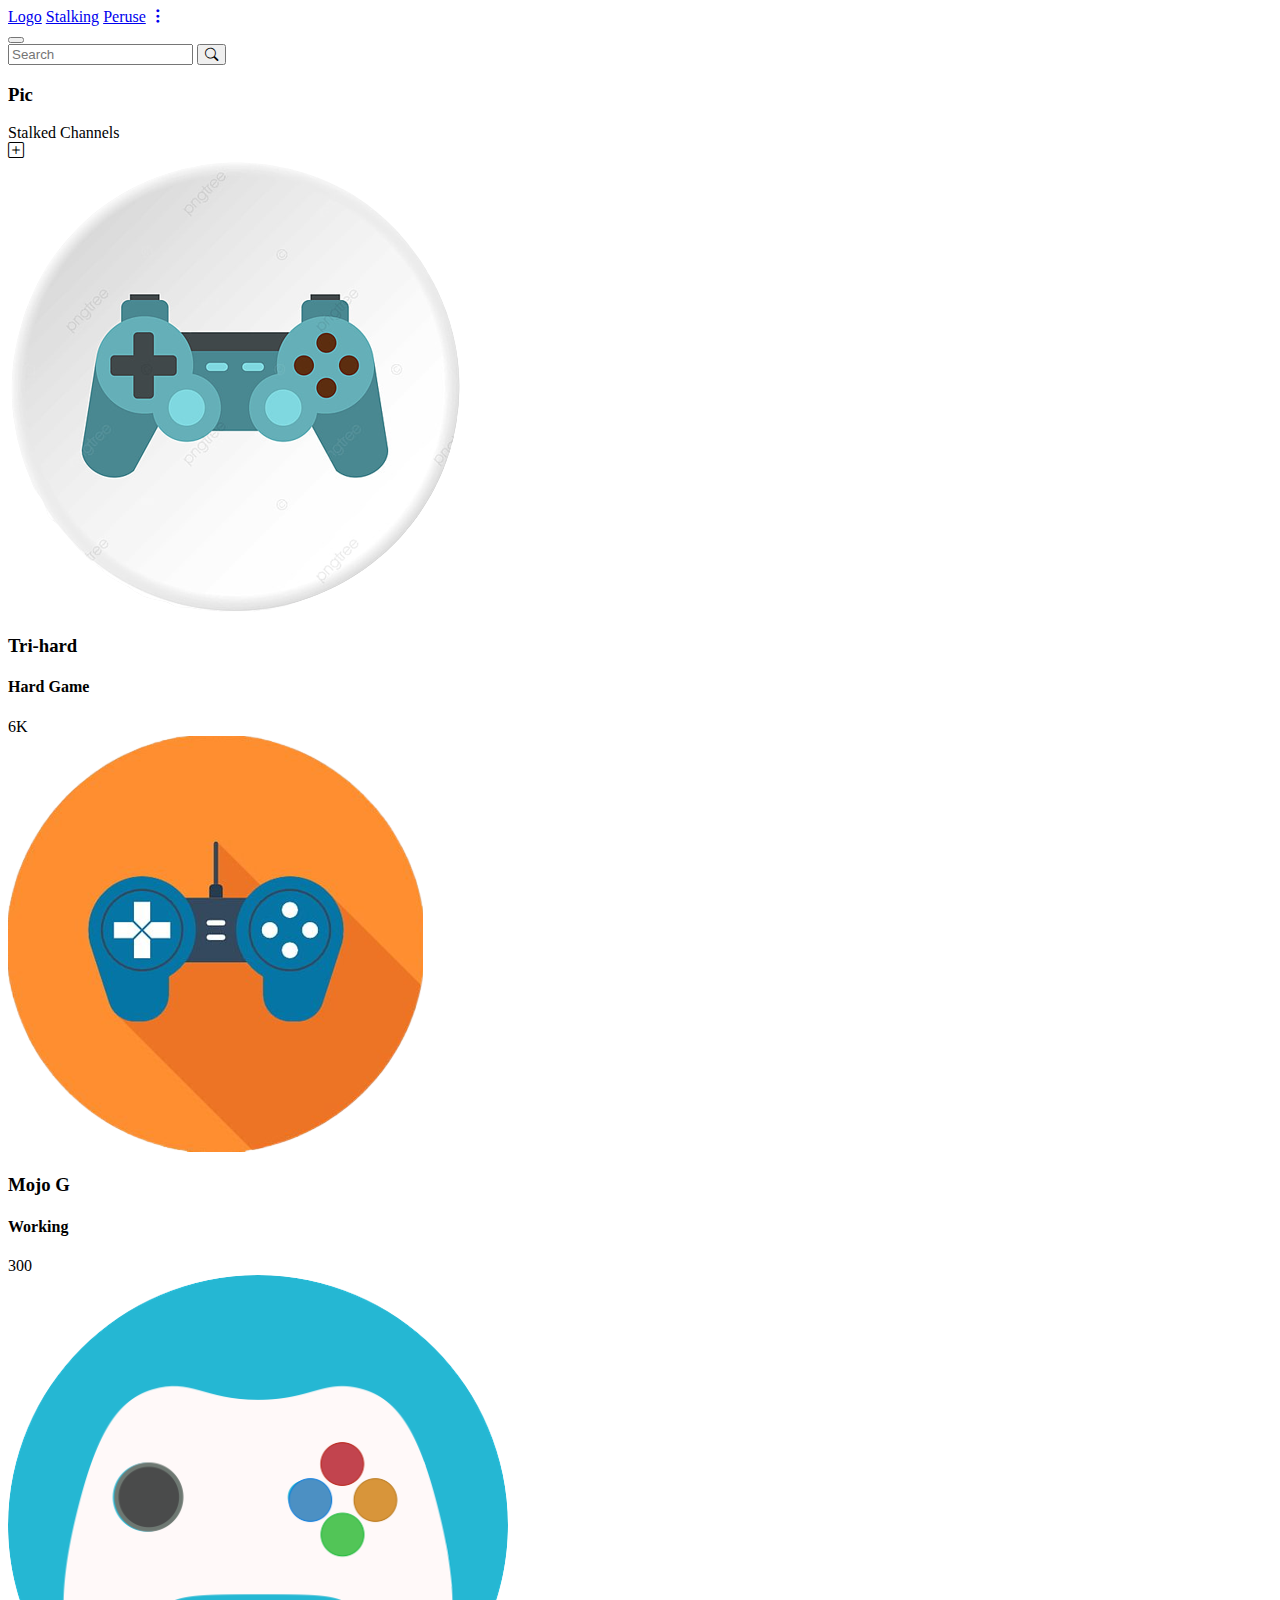
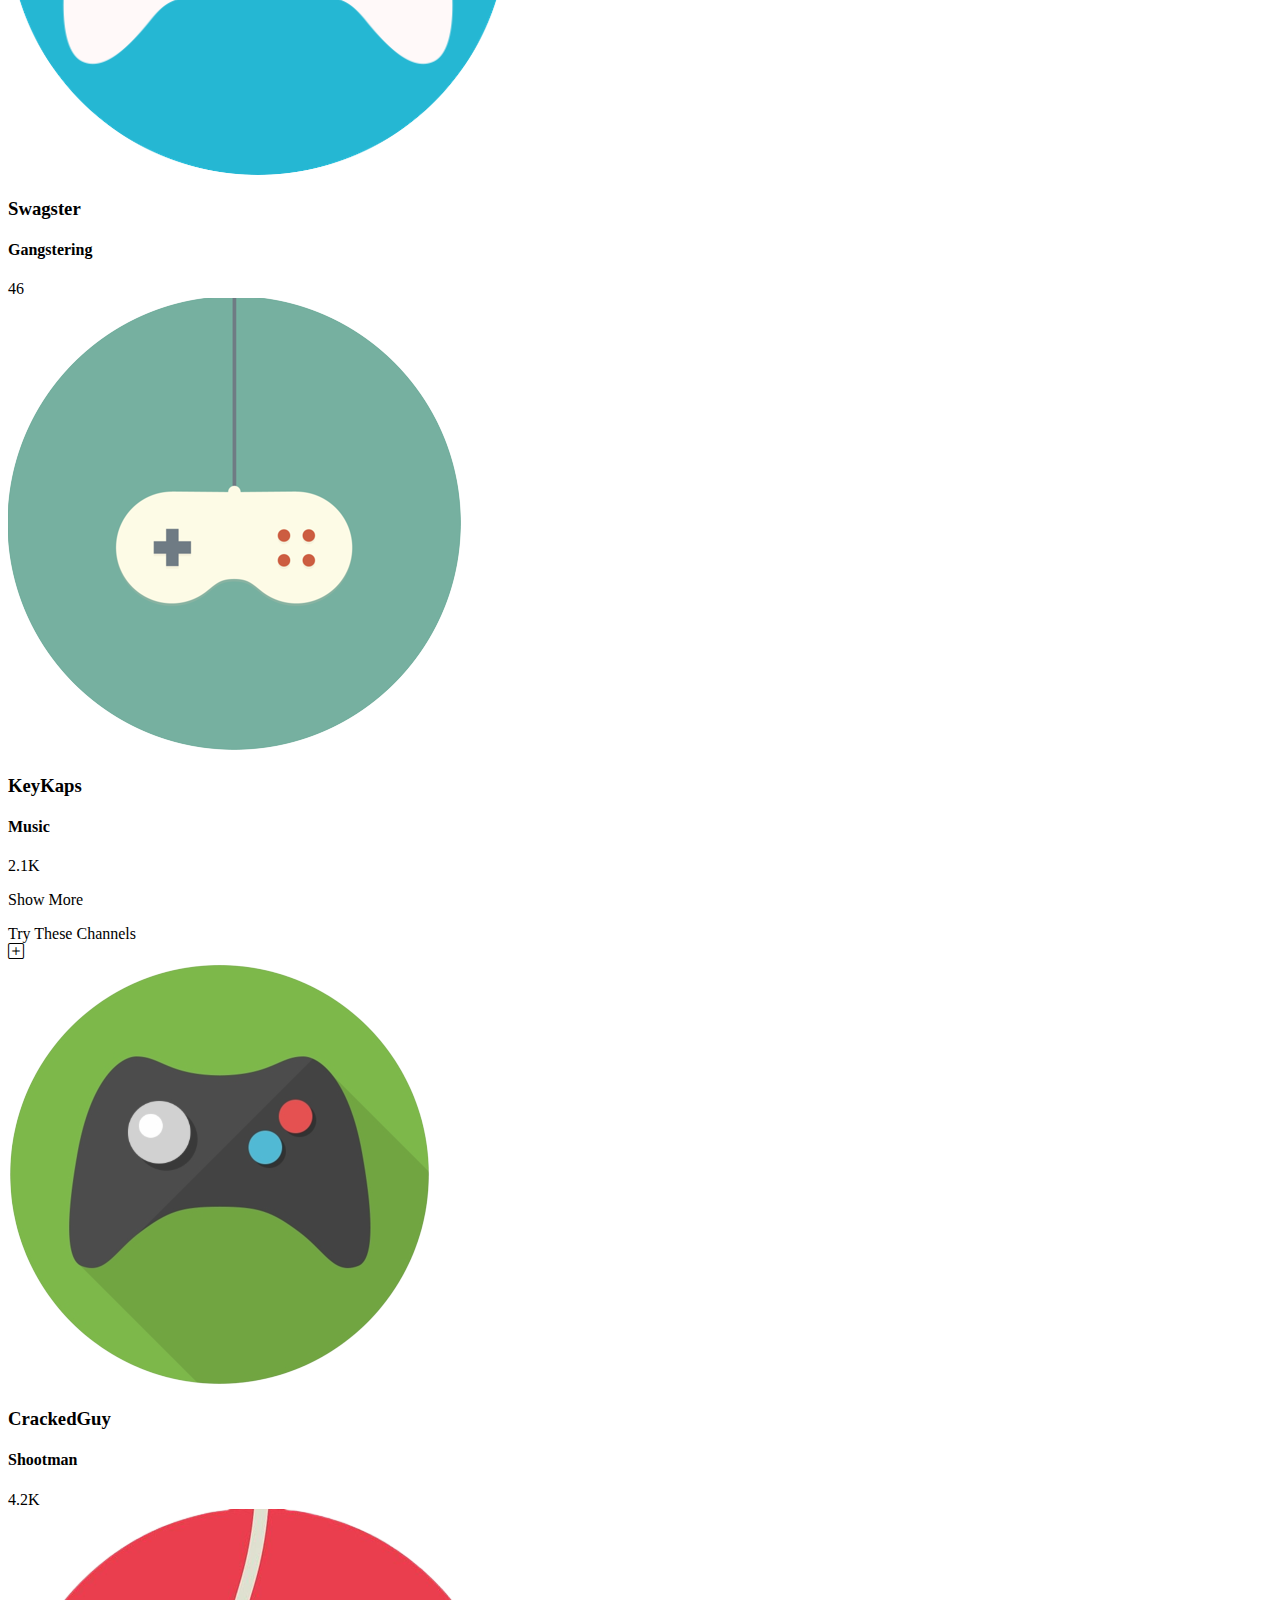
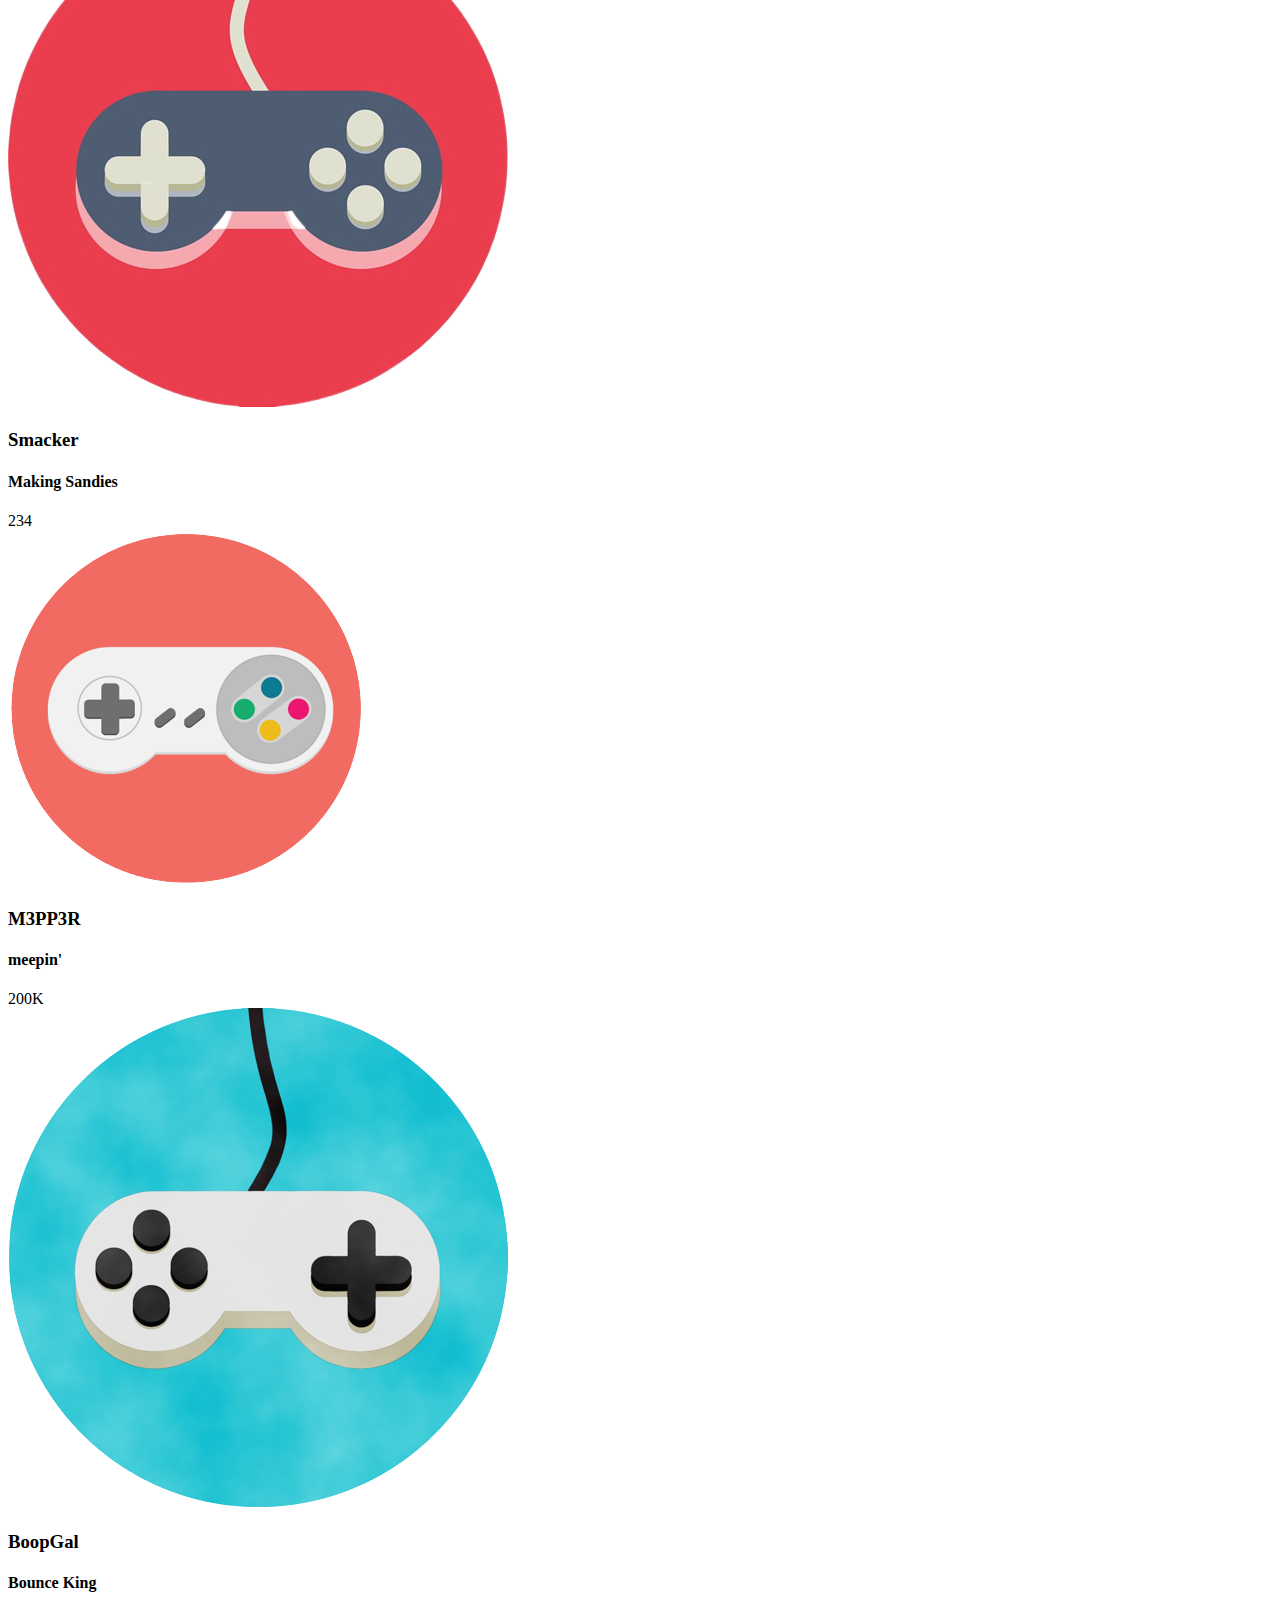
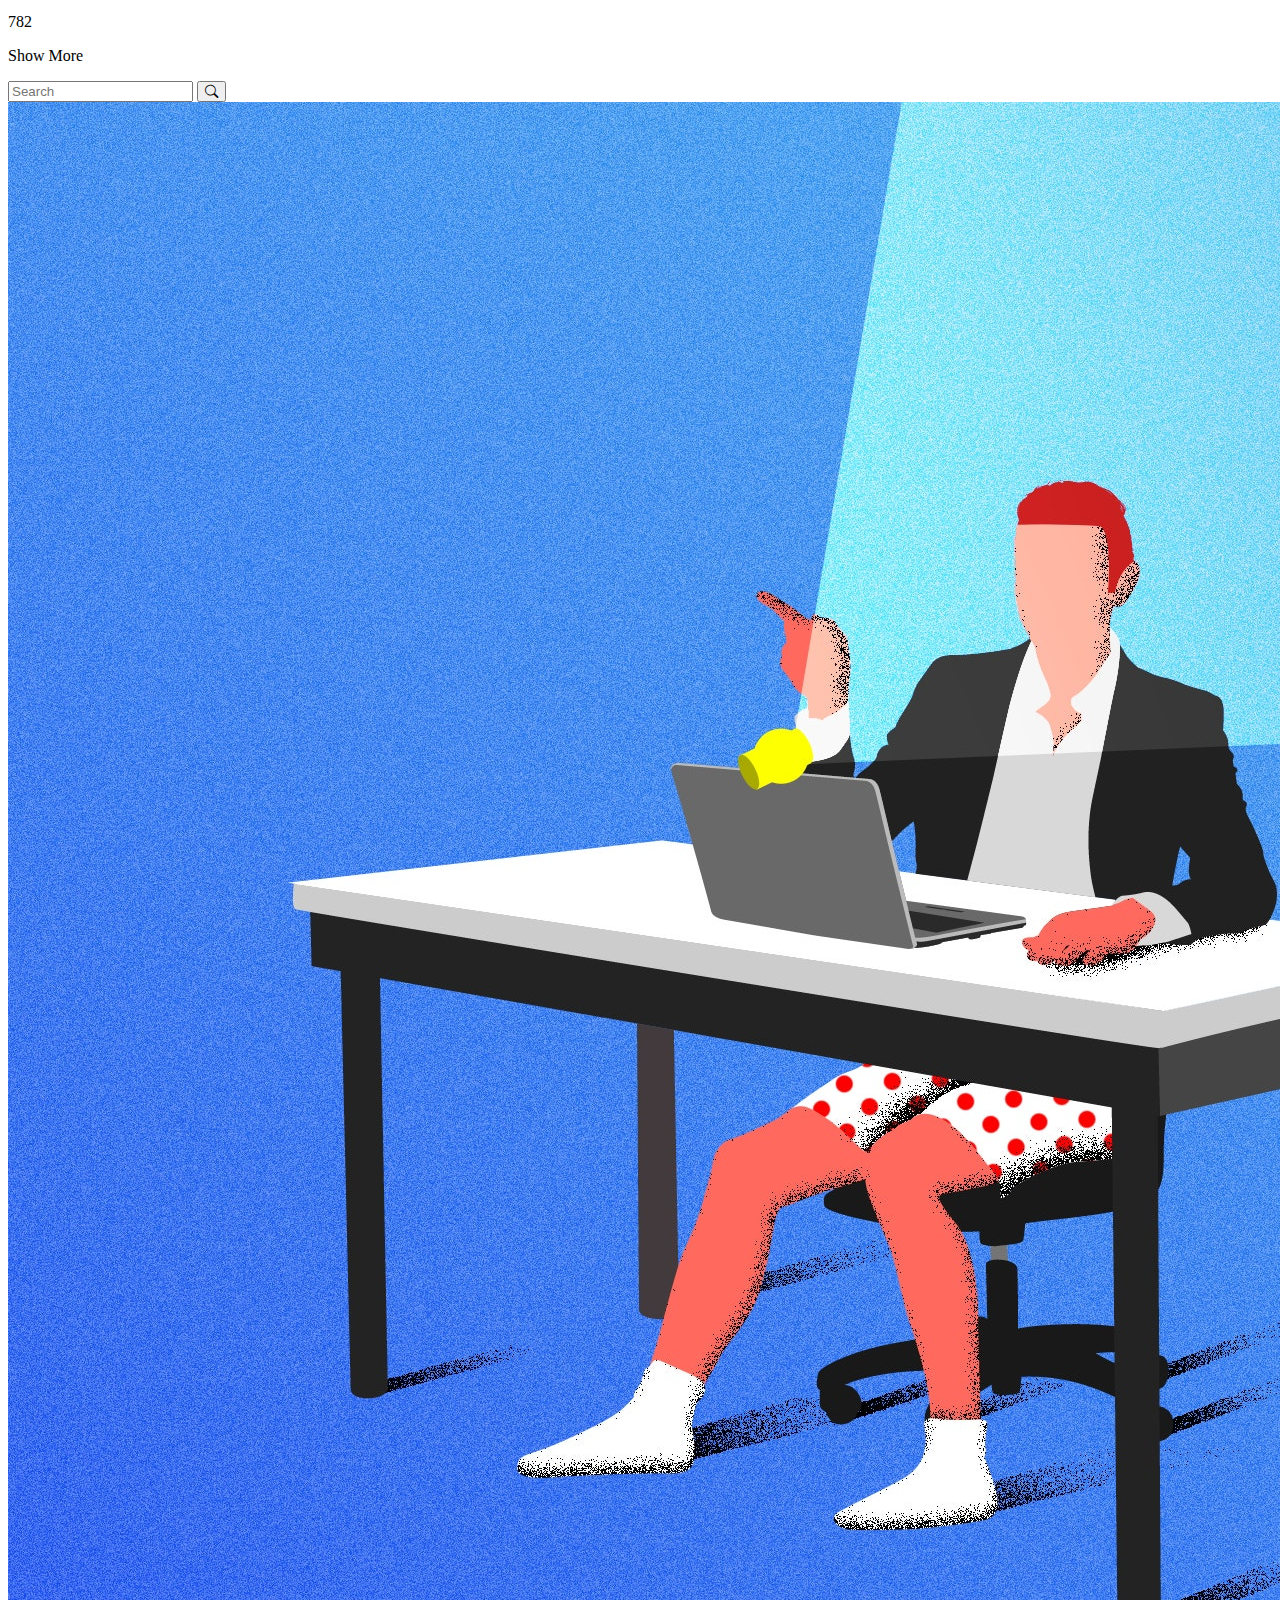
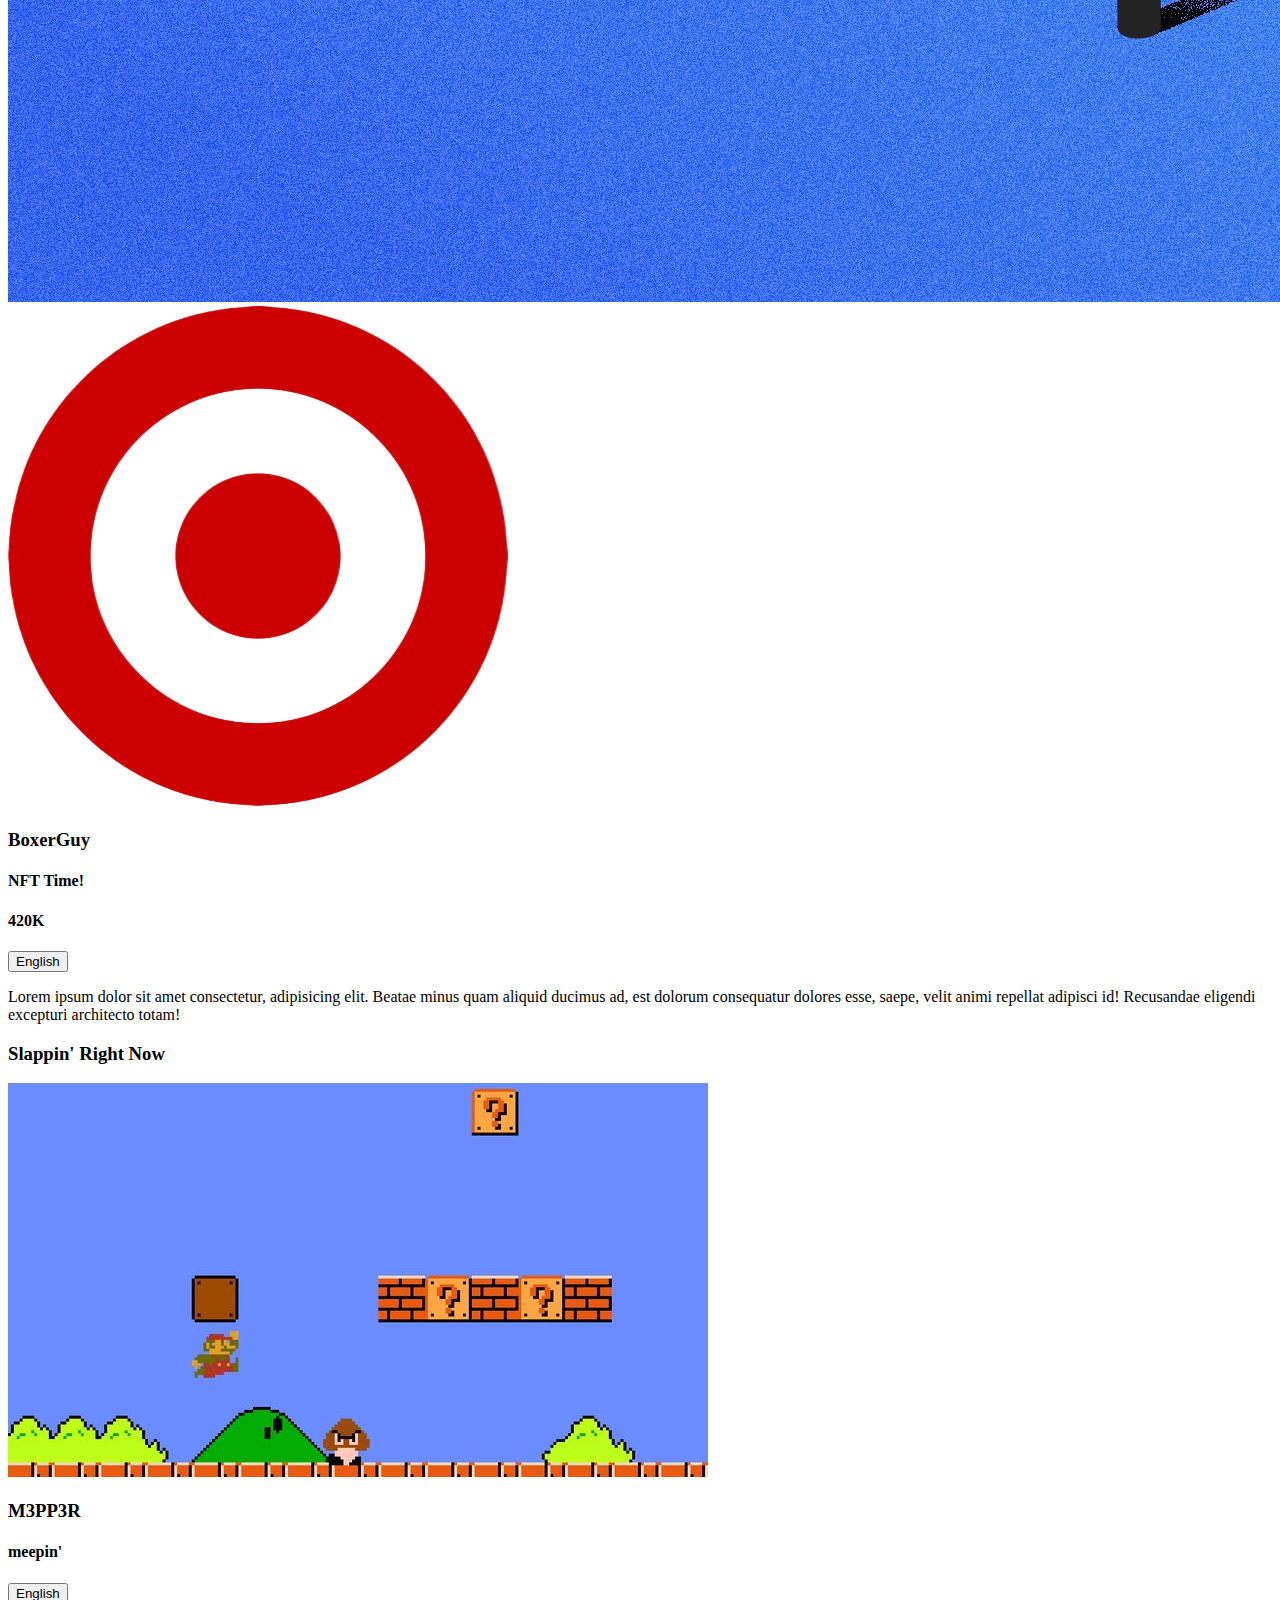
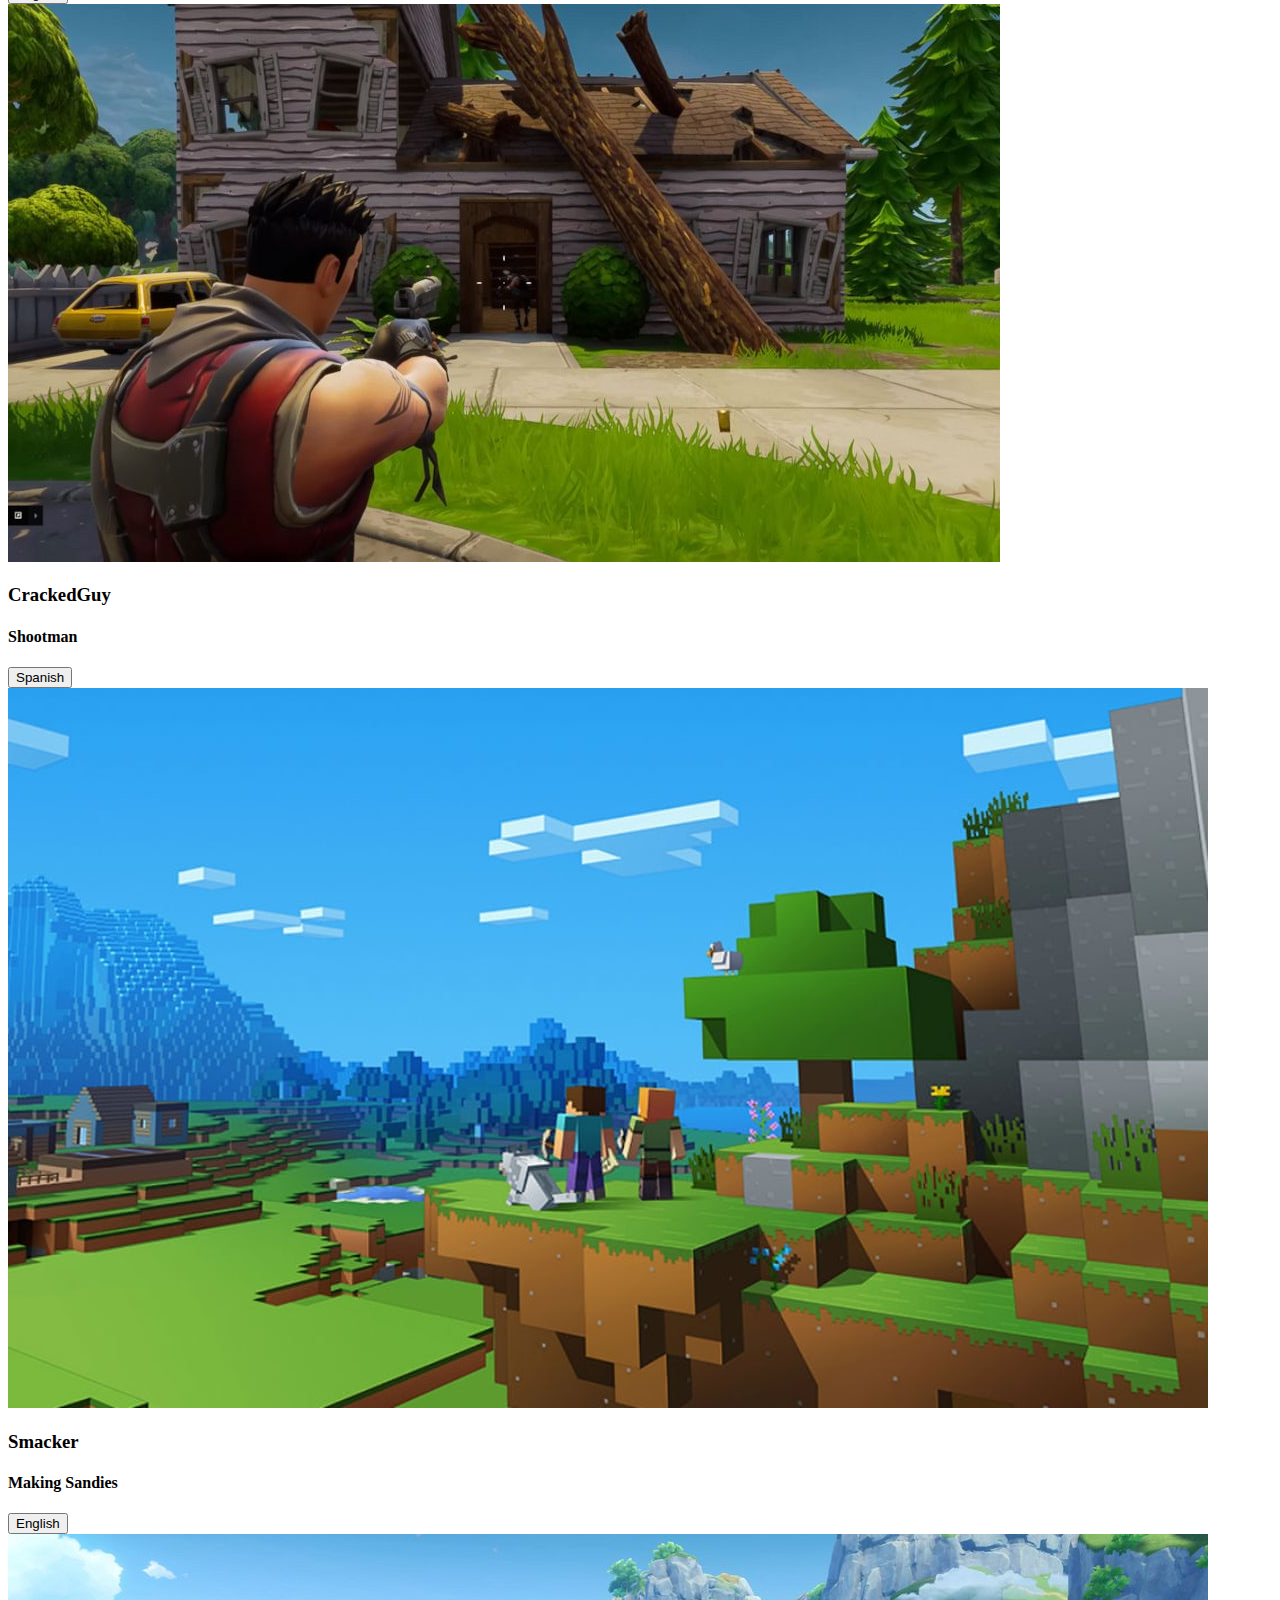
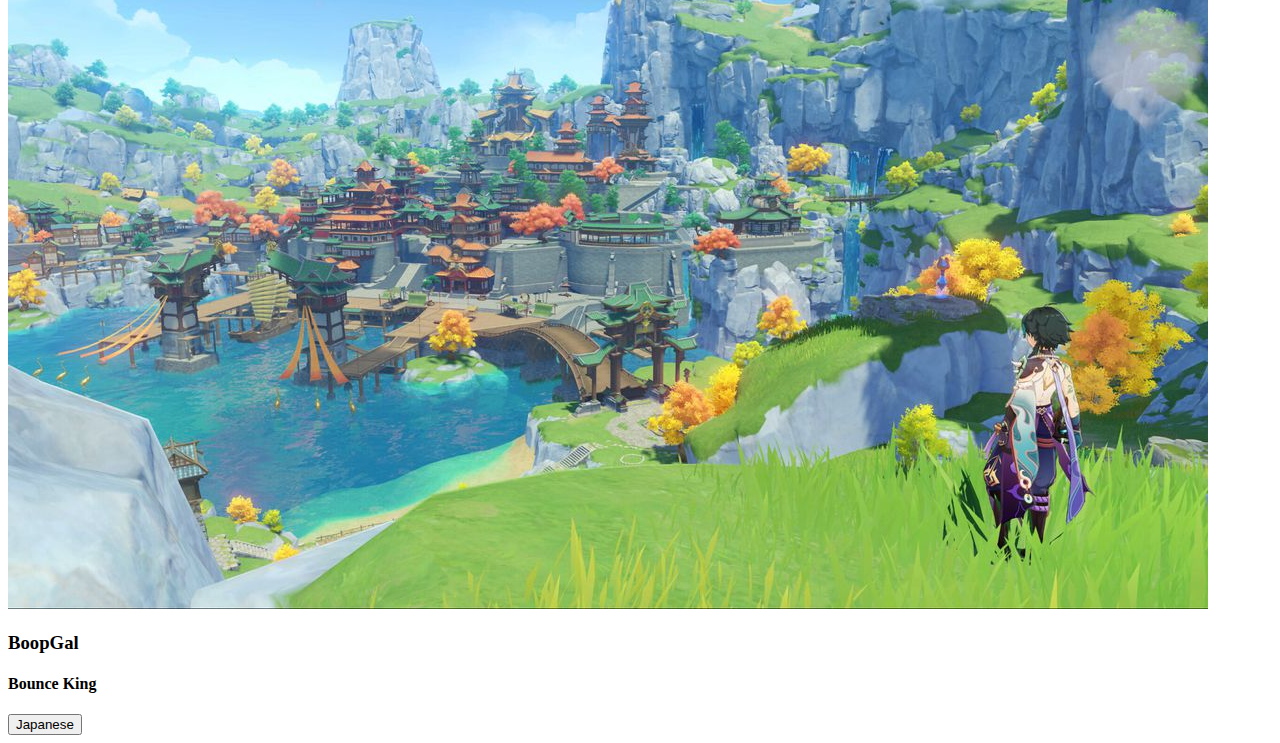
==== commit 9c841710: "added additional content section" ====
--- a/CSS/CSS_CopyCat/index.html
+++ b/CSS/CSS_CopyCat/index.html
@@ -238,7 +238,43 @@
                 </div>
               </div>
               <div class="additional-content">
-                <h3>Additional Content</h3>
+                <div class="additional-content-box">
+                  <h3>Slappin' Right Now</h3>
+                </div>
+                <div class="additional-content-cards">
+                  <div class="add-content-card">
+                    <img src="./assets/stream-pic/stream-pic1.jpg" alt="stream pic 1">
+                    <div class="add-content-card-info">
+                      <h3>M3PP3R</h3>
+                      <h4>meepin'</h4>
+                      <div><button type="button" class="btn btn-secondary">English</button></div>
+                    </div>
+                  </div>
+                  <div class="add-content-card">
+                    <img src="./assets/stream-pic/stream-pic2.jpg" alt="stream pic 2">
+                    <div class="add-content-card-info">
+                      <h3>CrackedGuy</h3>
+                      <h4>Shootman</h4>
+                      <div><button type="button" class="btn btn-secondary">Spanish</button></div>
+                    </div>
+                  </div>
+                  <div class="add-content-card">
+                    <img src="./assets/stream-pic/stream-pic3.jpg" alt="stream pic 3">
+                    <div class="add-content-card-info">
+                      <h3>Smacker</h3>
+                      <h4>Making Sandies</h4>
+                      <div><button type="button" class="btn btn-secondary">English</button></div>
+                    </div>
+                  </div>
+                  <div class="add-content-card">
+                    <img src="./assets/stream-pic/stream-pic4.jpg" alt="stream pic 4">
+                    <div class="add-content-card-info">
+                      <h3>BoopGal</h3>
+                      <h4>Bounce King</h4>
+                      <div><button type="button" class="btn btn-secondary">Japanese</button></div>
+                    </div>
+                  </div>
+                </div>
               </div>
           </main>
       </div>
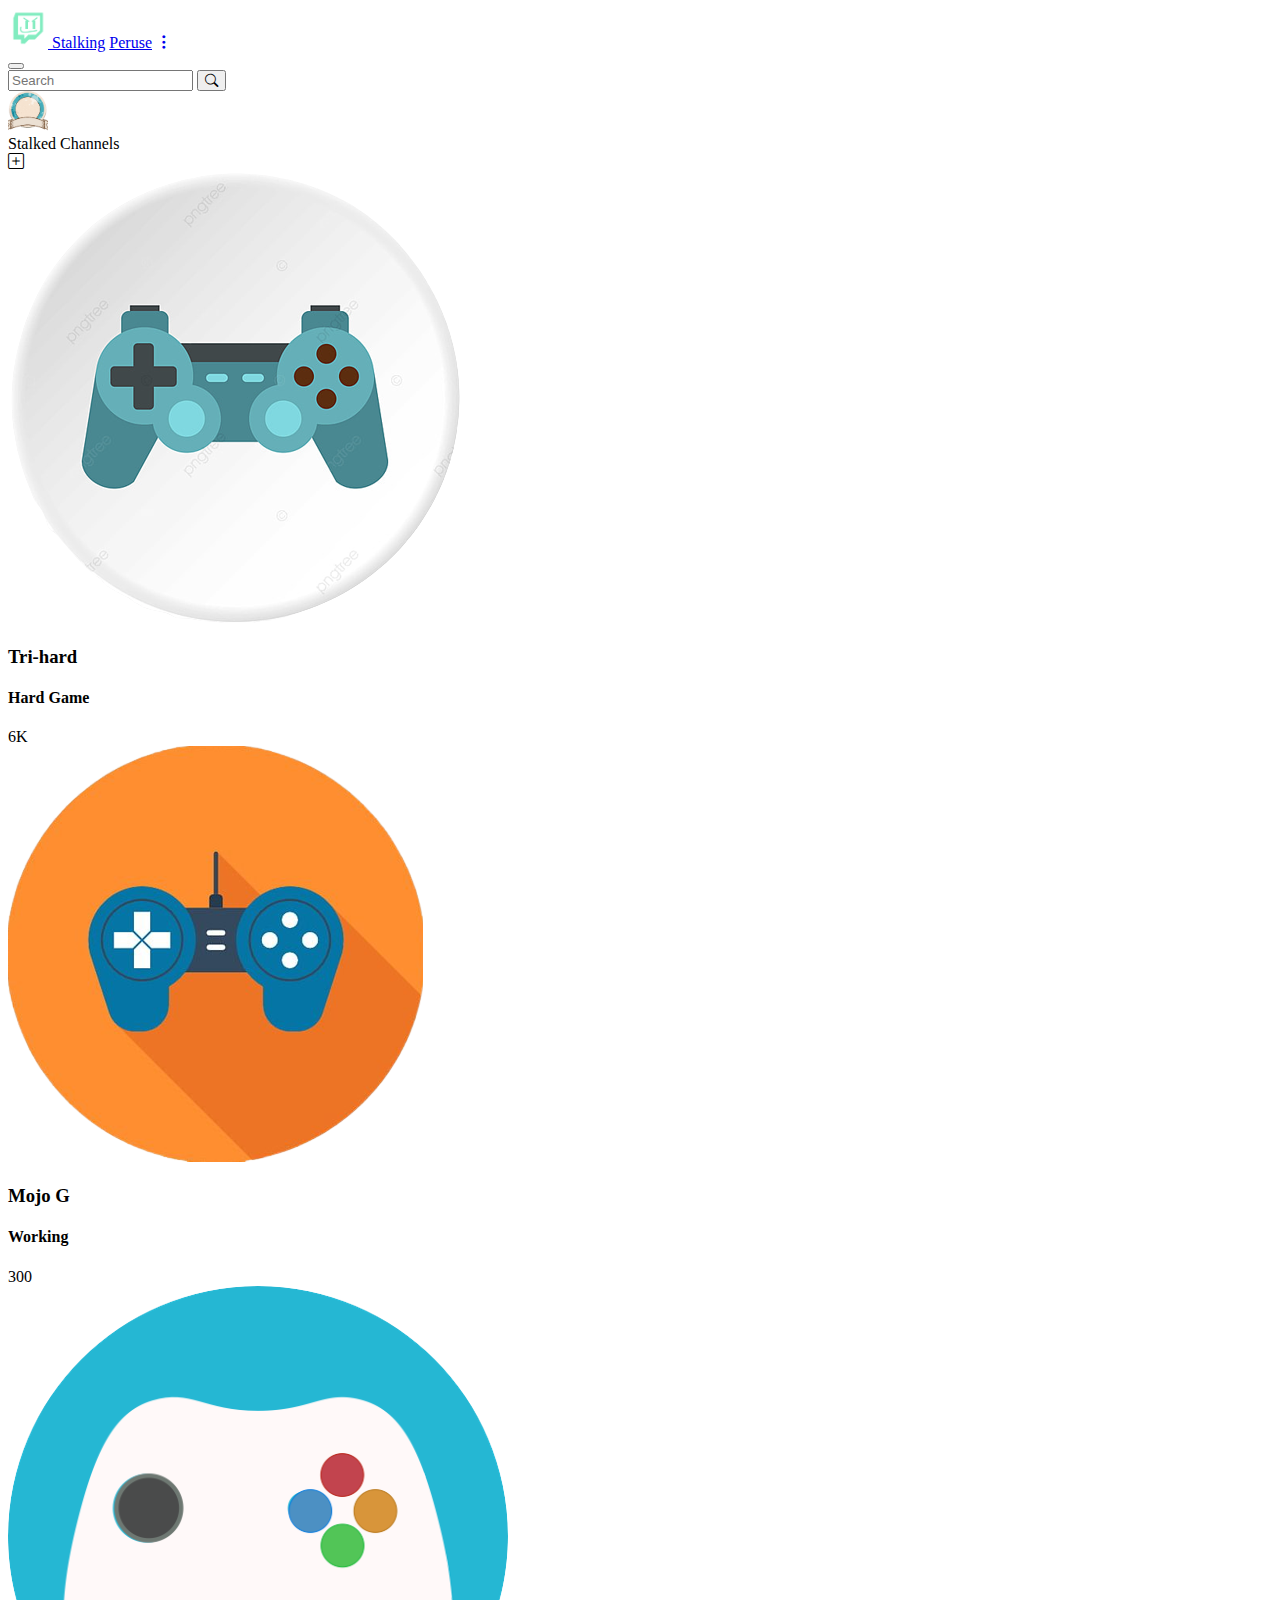
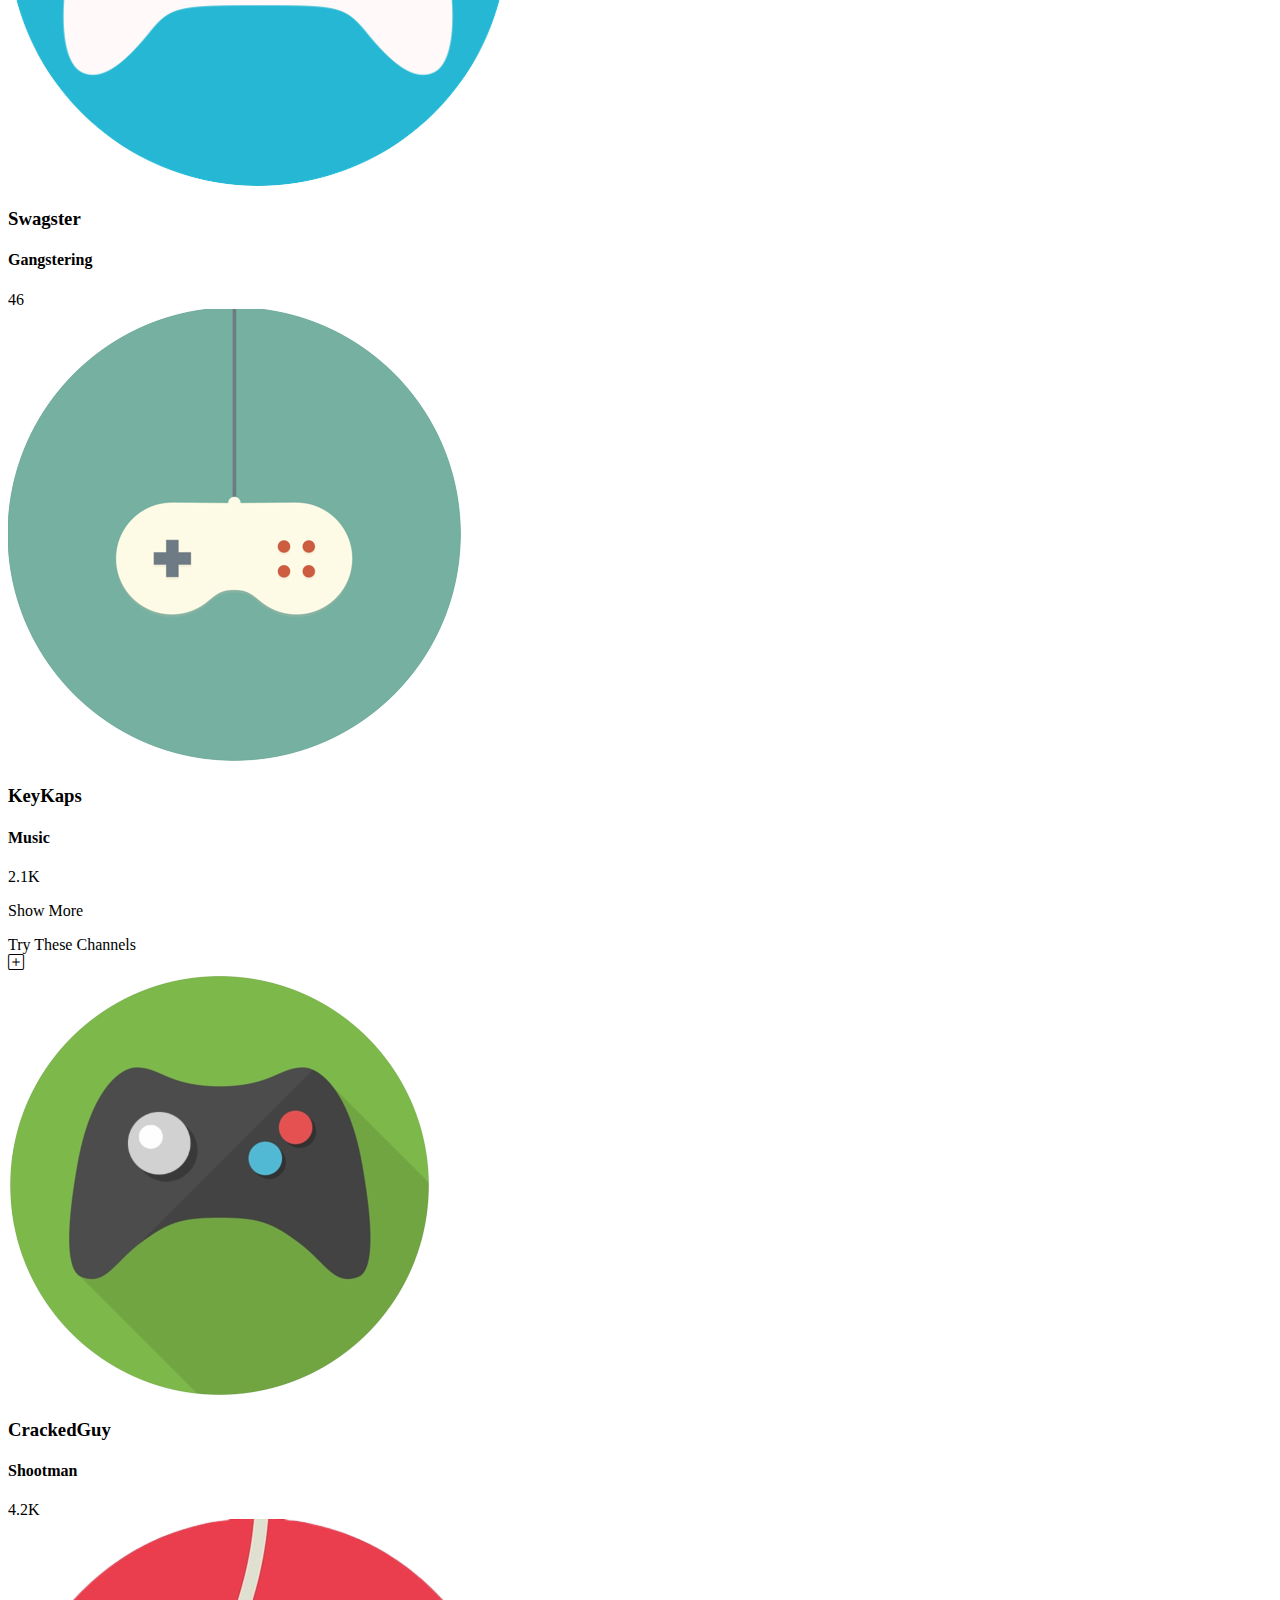
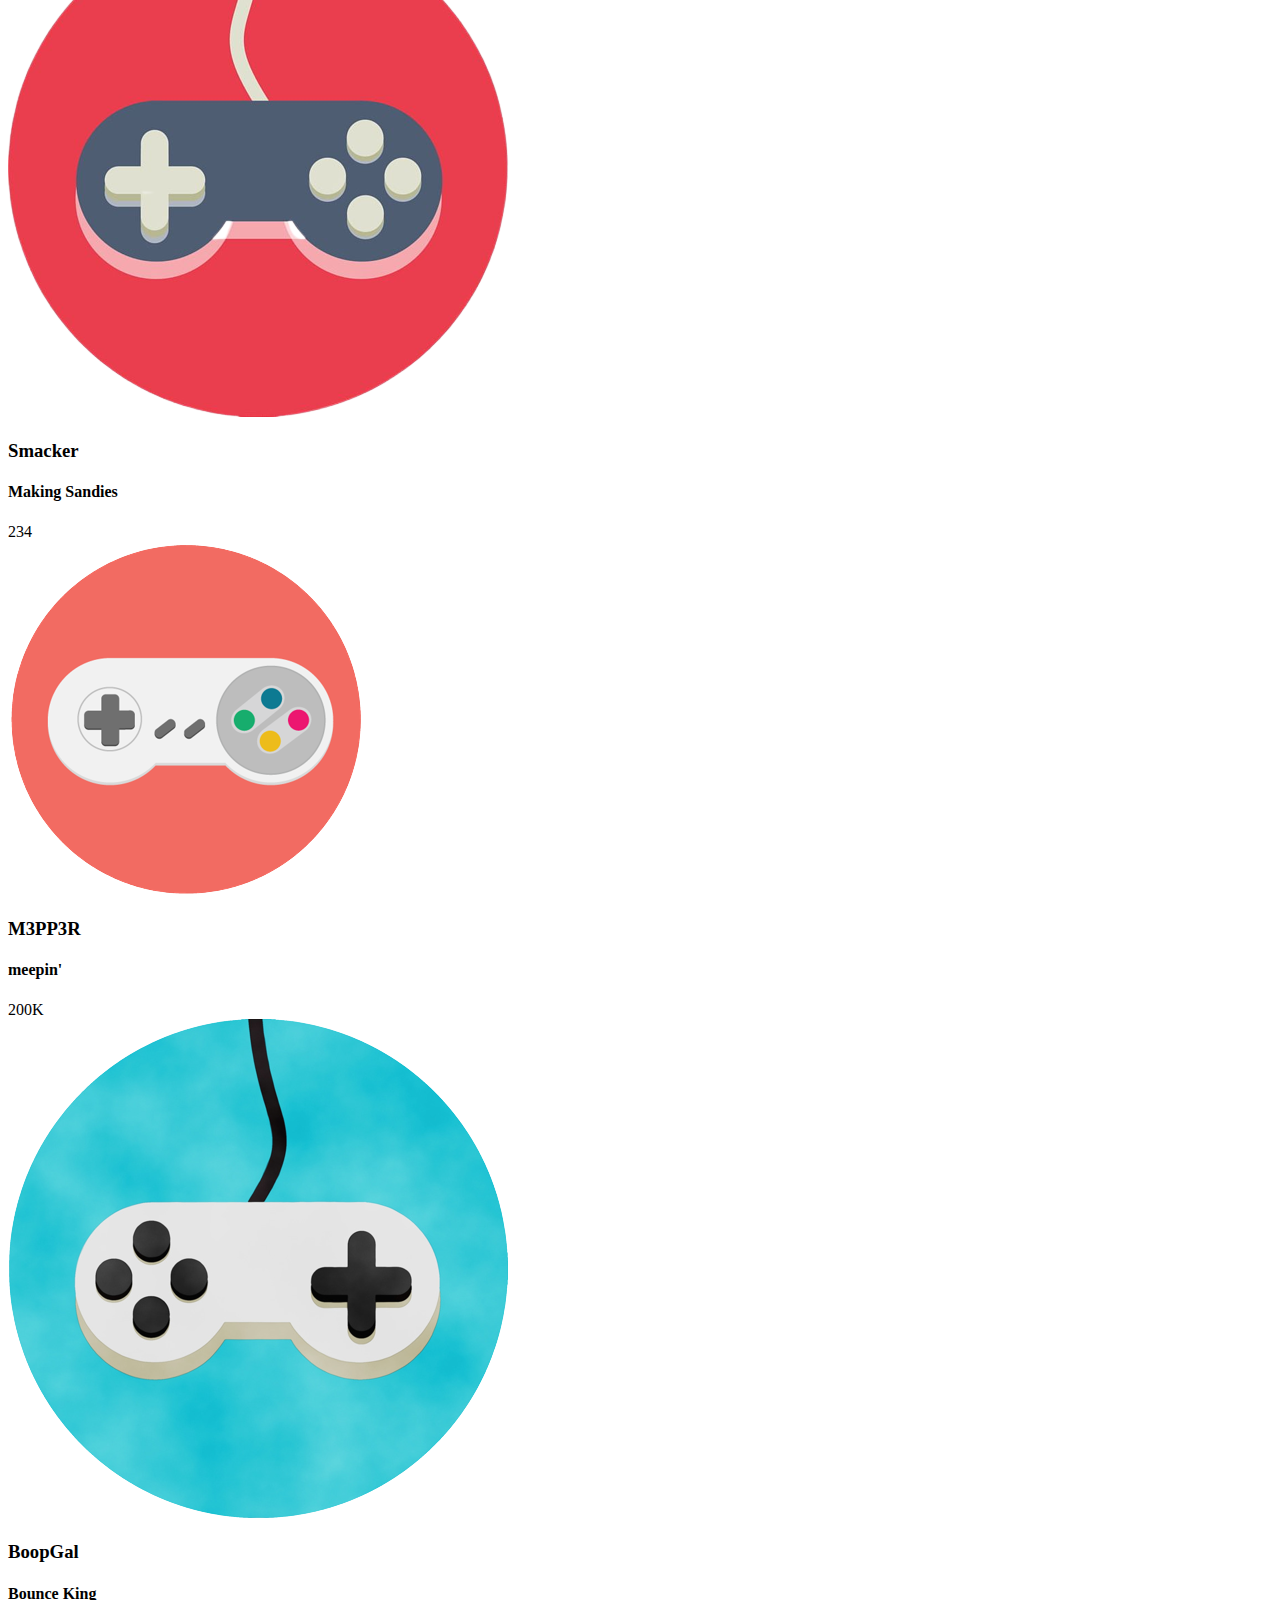
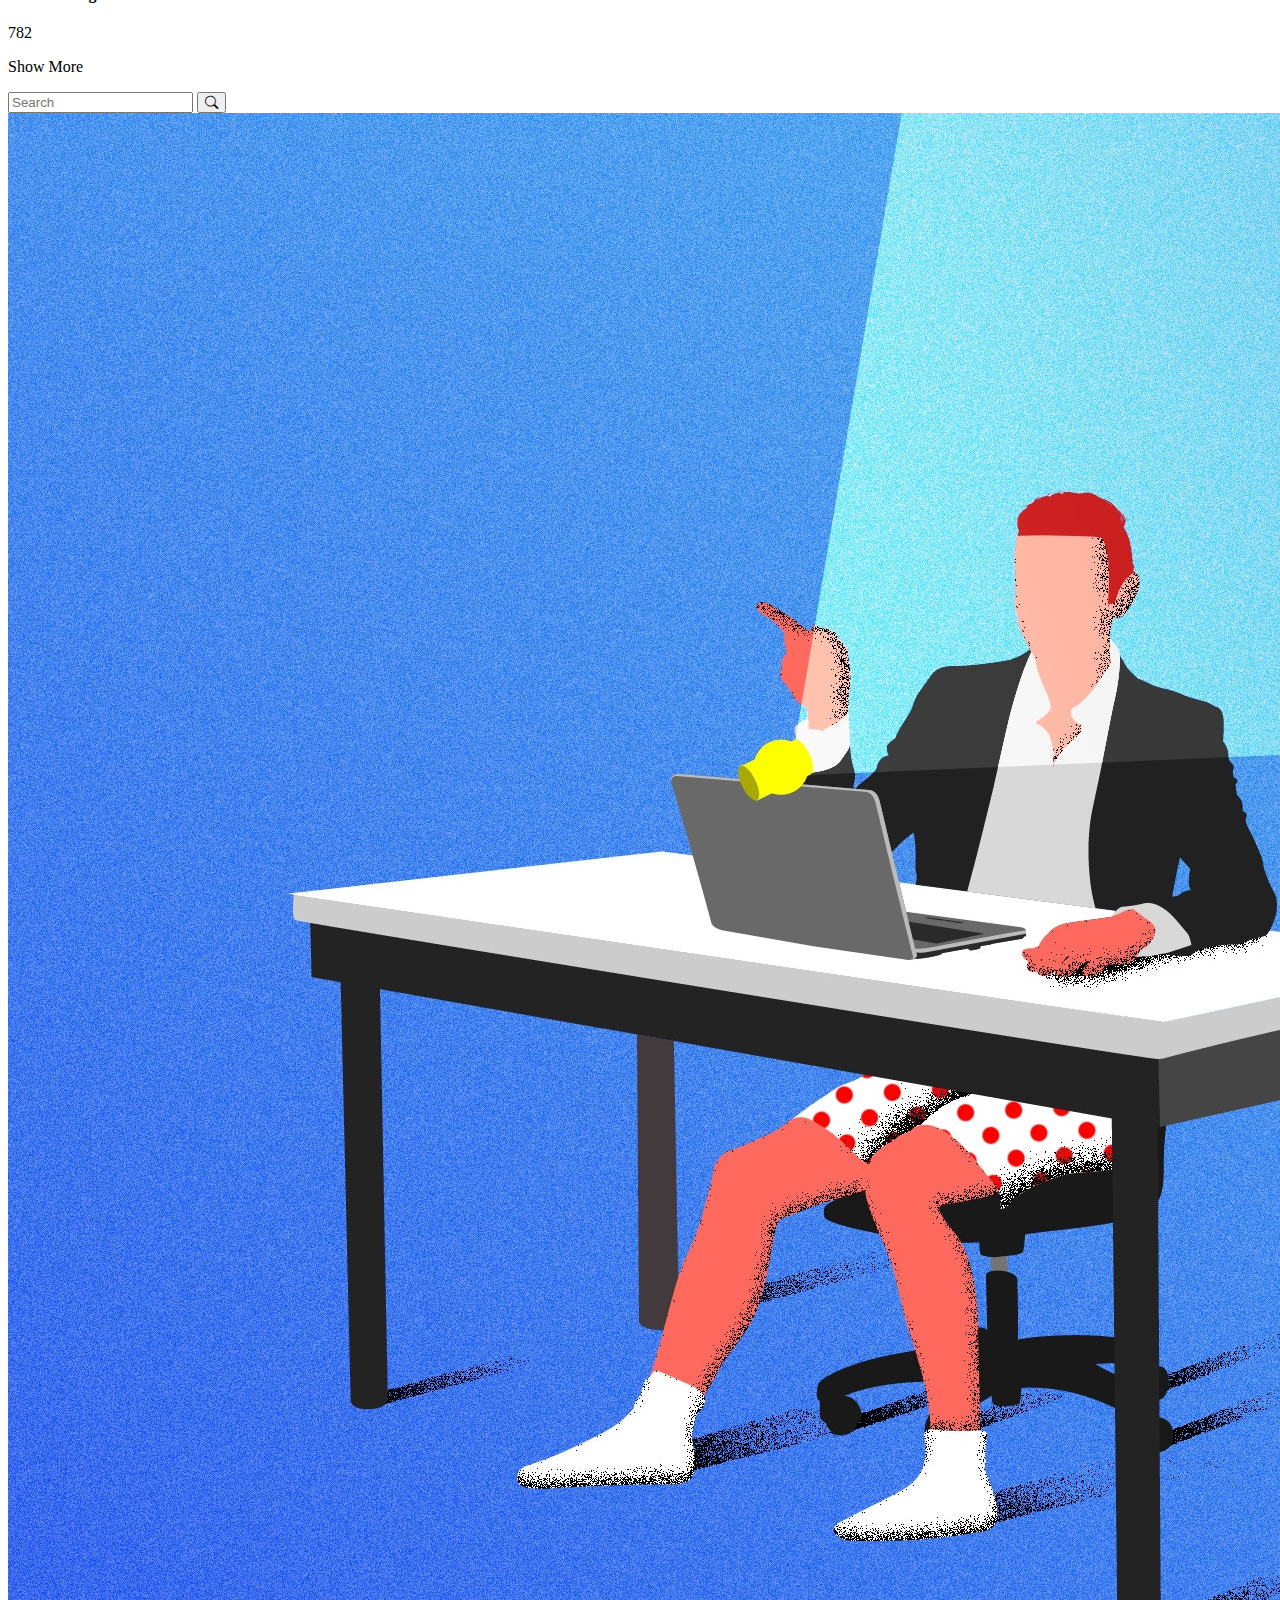
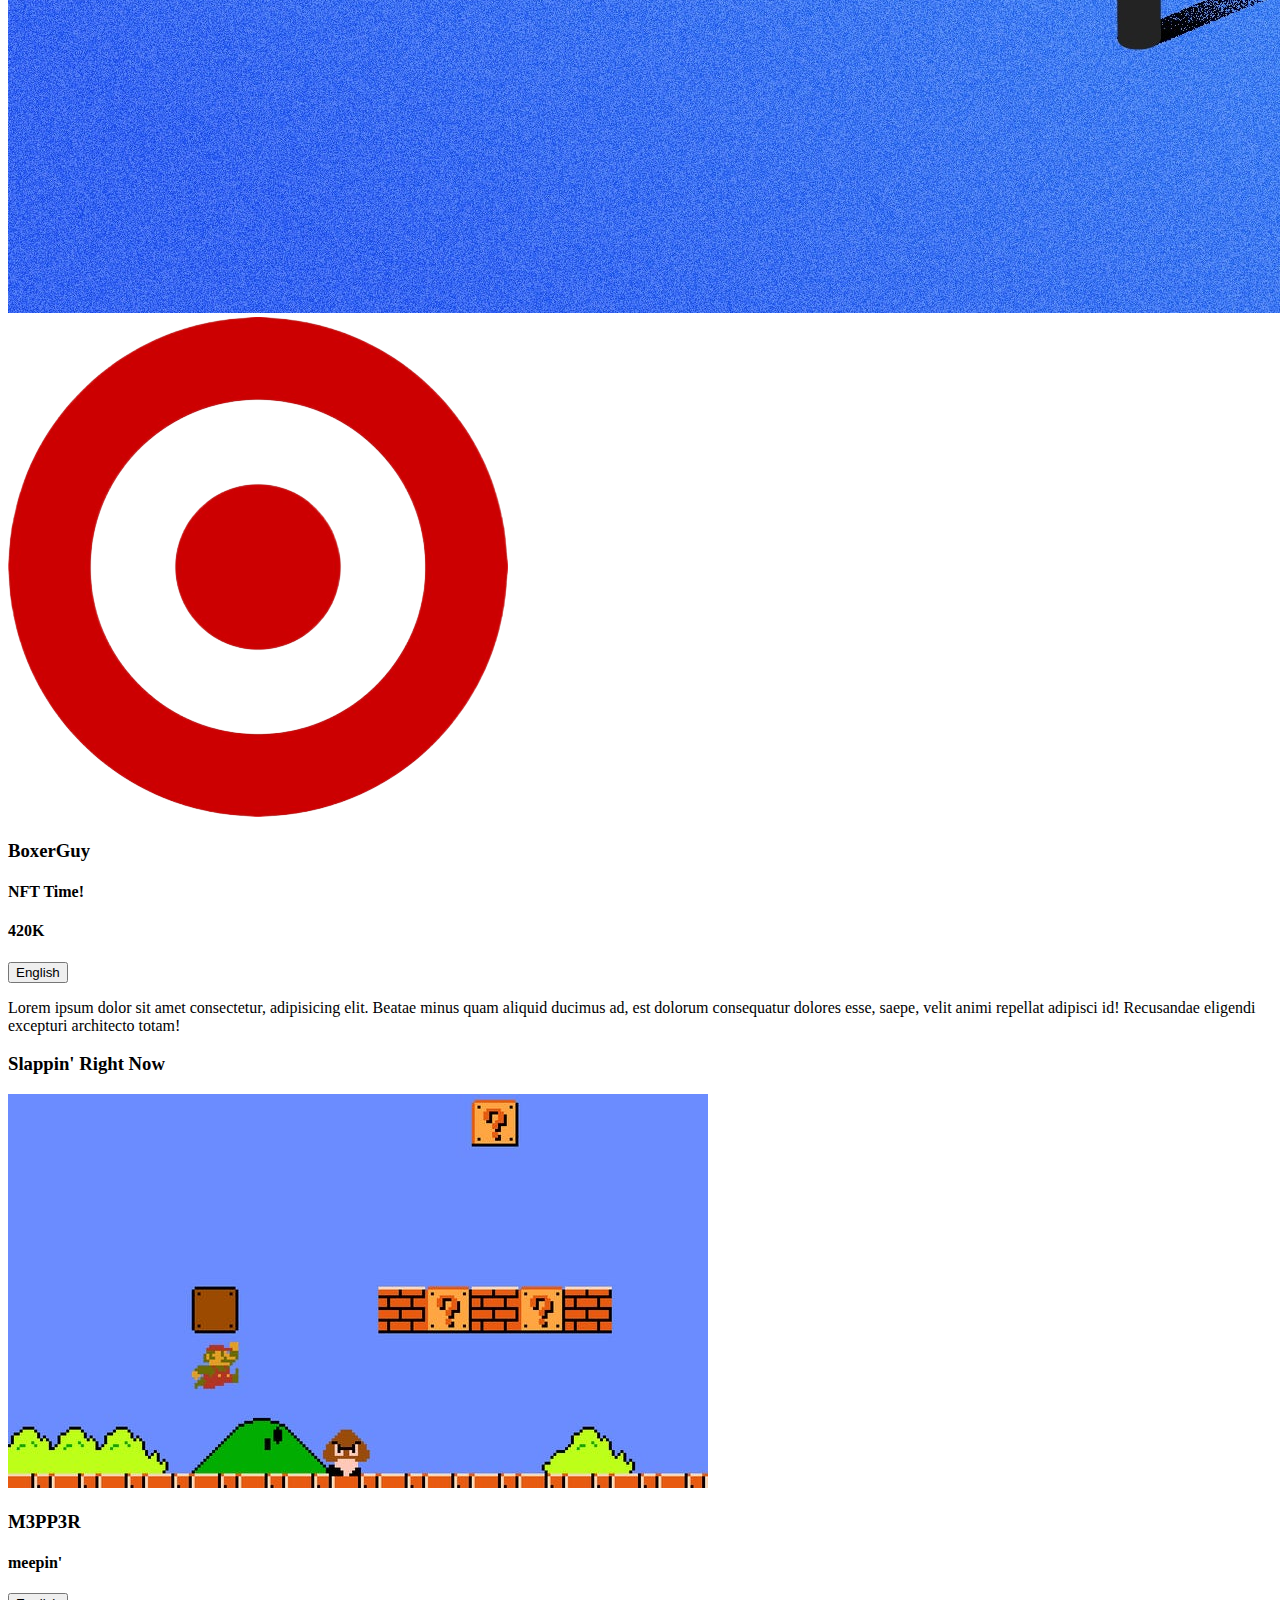
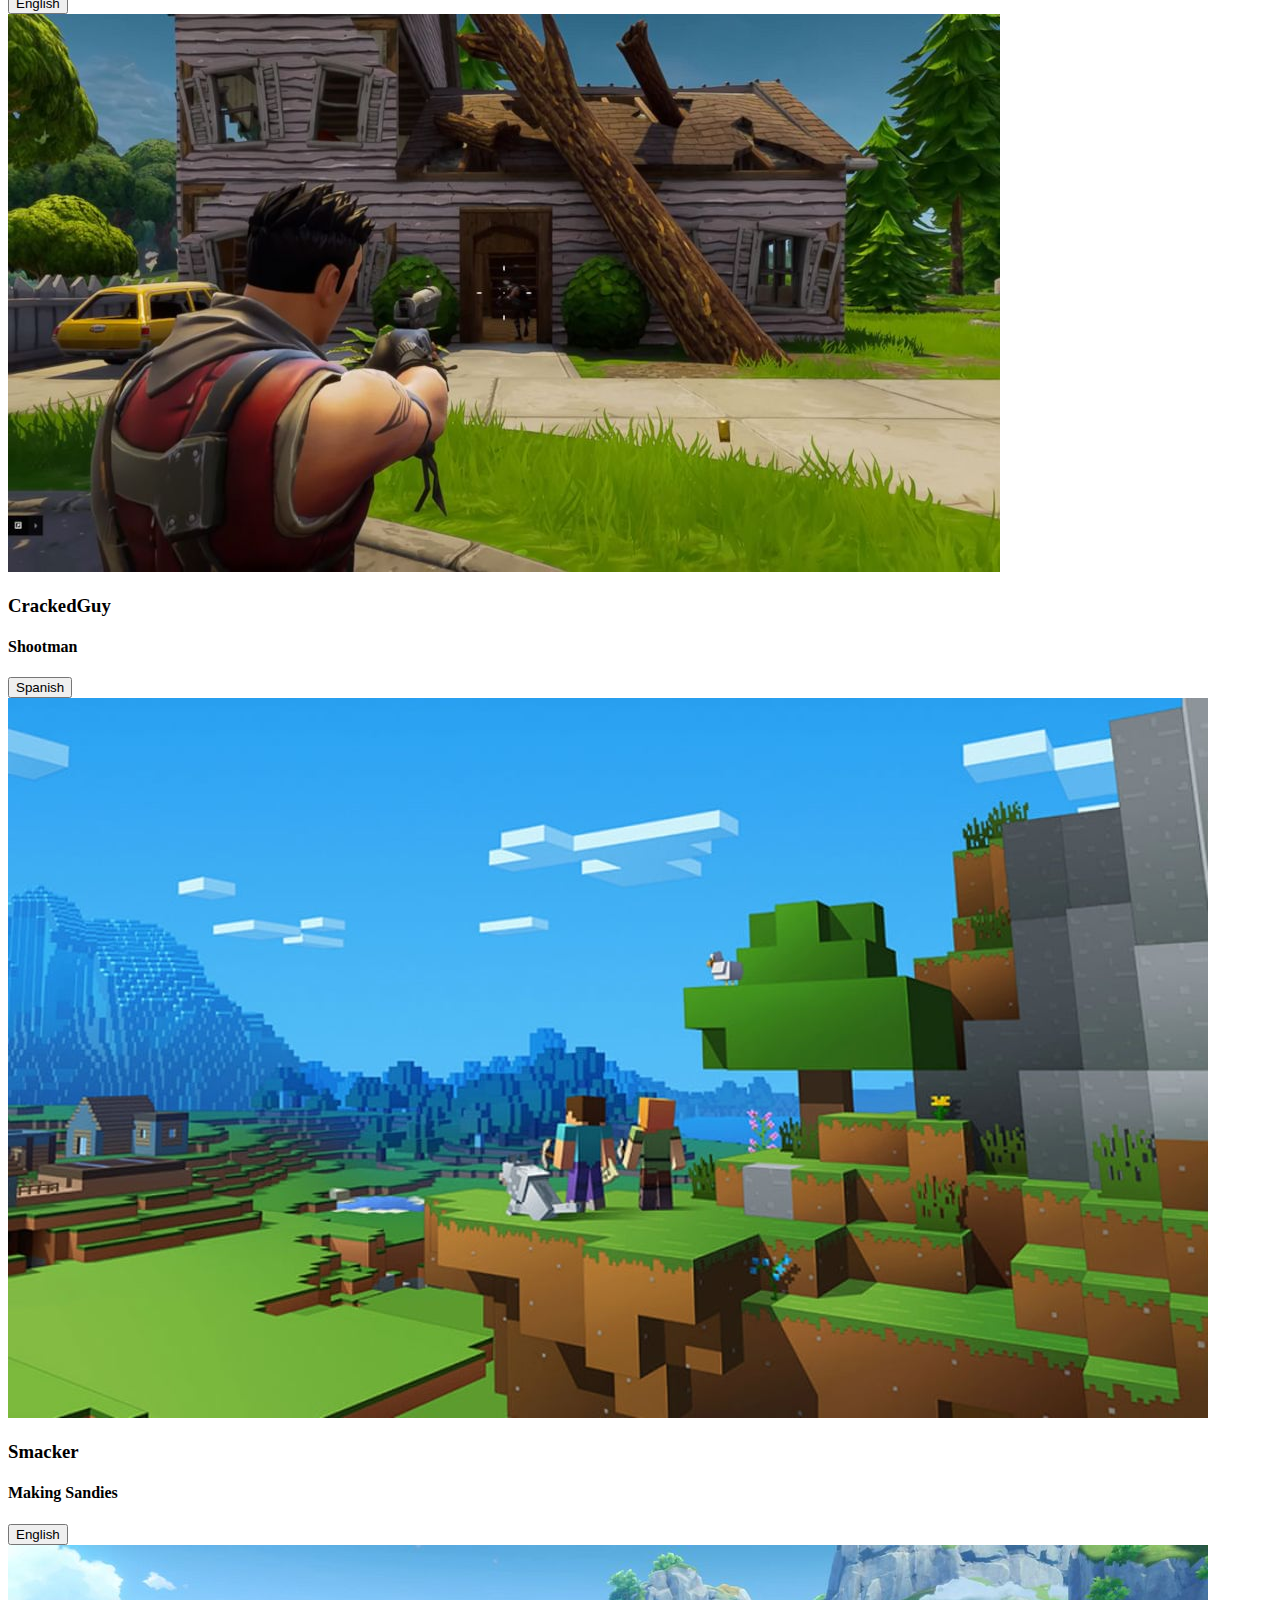
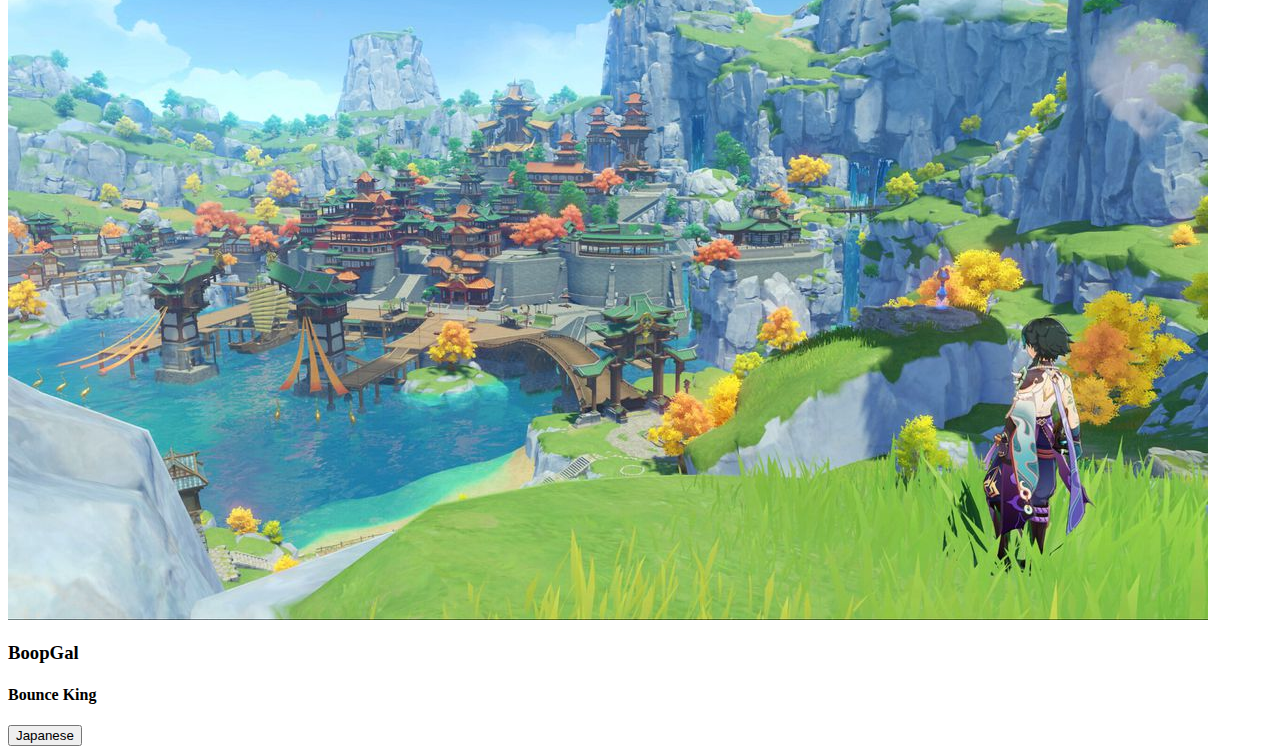
==== commit 8413b532: "added logo and profile images" ====
--- a/CSS/CSS_CopyCat/index.html
+++ b/CSS/CSS_CopyCat/index.html
@@ -15,7 +15,9 @@
     <nav class="navbar navbar-expand-md navbar-dark bg-dark">
         <div class="container-fluid">
           <div class="left">
-            <a class="navbar-brand" href="#">Logo</a>
+            <a class="navbar-brand" href="#">
+              <img src="./assets/logo.png" alt="logo" width="40" height="40">
+            </a>
             <a class="navbar-brand secondary-item" href="#">Stalking</a>
             <a class="navbar-brand secondary-item" href="#">Peruse</a>
             <a class="navbar-brand secondary-item" href="#"><i class="bi bi-three-dots-vertical"></i></a>
@@ -32,7 +34,7 @@
               </form>
           </div>
           <div class="profile-pic">
-              <h3>Pic</h3>
+            <img src="./assets/profile.png" alt="logo" width="40" height="40">
           </div>
         </div>
       </nav>
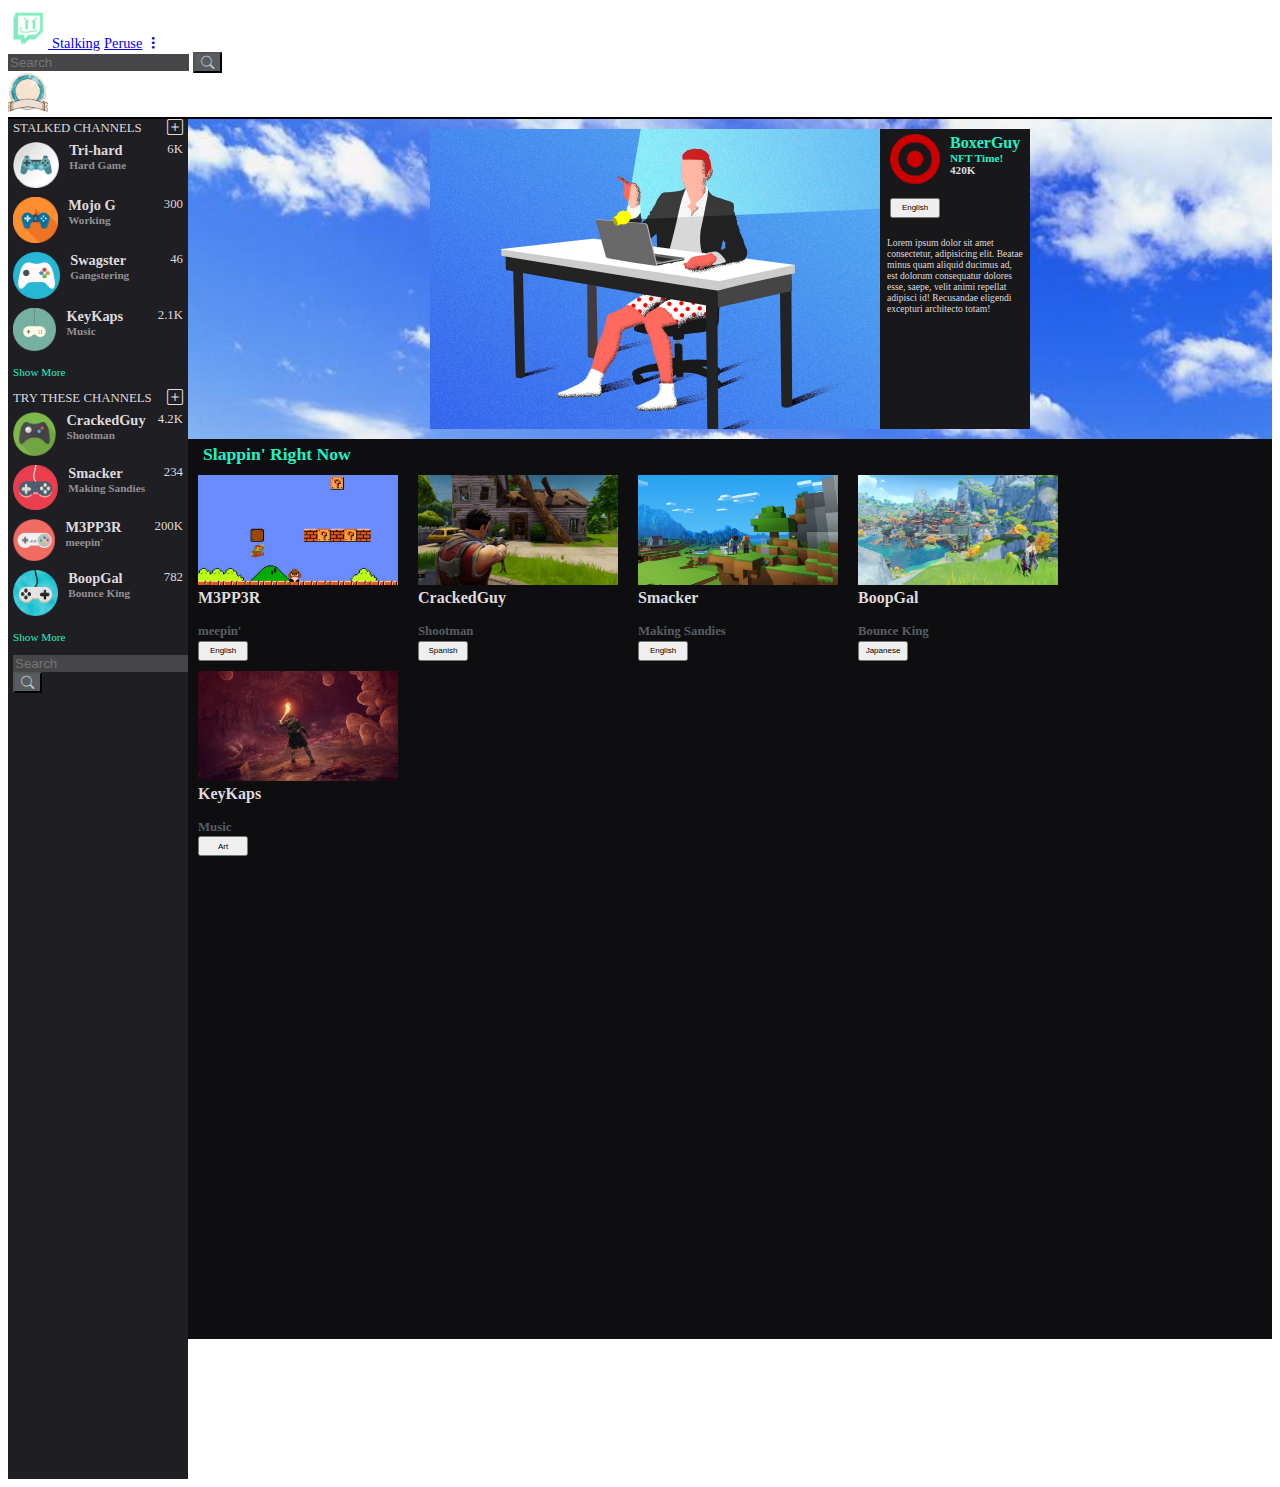
==== commit d63010b3: "added responsiveness" ====
--- a/CSS/CSS_CopyCat/index.html
+++ b/CSS/CSS_CopyCat/index.html
@@ -8,7 +8,7 @@
 
     <link href="https://cdn.jsdelivr.net/npm/bootstrap@5.1.3/dist/css/bootstrap.min.css" rel="stylesheet" integrity="sha384-1BmE4kWBq78iYhFldvKuhfTAU6auU8tT94WrHftjDbrCEXSU1oBoqyl2QvZ6jIW3" crossorigin="anonymous">
     <link rel="stylesheet" href="https://cdn.jsdelivr.net/npm/bootstrap-icons@1.8.1/font/bootstrap-icons.css">
-    <link rel="stylesheet" href="/style.css">
+    <link rel="stylesheet" href="./style.css">
 </head>
 <body>
     <!-- NAVBAR -->
@@ -22,9 +22,7 @@
             <a class="navbar-brand secondary-item" href="#">Peruse</a>
             <a class="navbar-brand secondary-item" href="#"><i class="bi bi-three-dots-vertical"></i></a>
           </div>
-          <button class="navbar-toggler" type="button" data-bs-toggle="collapse" data-bs-target="#navbarSupportedContent" aria-controls="navbarSupportedContent" aria-expanded="false" aria-label="Toggle navigation">
-            <span class="navbar-toggler-icon"></span>
-          </button>
+          
           <div class="search-box">
             <form class="d-flex">
                 <input class="form-control nav-search" type="search" placeholder="Search" aria-label="Search">
@@ -40,245 +38,253 @@
       </nav>
 
       <div class="page-container">
-          <div class="menu-bar">
-            <div class="container">
-              <div class="stalked-channels">
-                <div class="stalked-header">
-                  <div class="header-text">
-                    Stalked Channels
-                  </div>
-                  <i class="bi bi-plus-square"></i>
-                </div>
-                <div class="channel-card">
-                  <div class="channel-left">
-                    <div class="channel-pic">
-                      <img src="./assets/card-pics/card-pic1.png" alt="profile-1">
-                    </div>
-                    <div class="channel-text">
-                      <div class="channel-title">
-                        <h3>Tri-hard</h3>
+        <div class="menu-bar">
+          <div class="container-1">
+            <div class="stalked-channels">
+              <div class="stalked-header">
+                <div class="header-text">
+                  Stalked Channels
+                </div>
+                <i class="bi bi-plus-square"></i>
+              </div>
+              <div class="channel-card">
+                <div class="channel-left">
+                  <div class="channel-pic">
+                    <img src="./assets/card-pics/card-pic1.png" alt="profile-1">
+                  </div>
+                  <div class="channel-text">
+                    <div class="channel-title">
+                      <h3>Tri-hard</h3>
+                    </div>
+                    <div class="channel-info">
+                      <h4>Hard Game</h4>
+                    </div>
+                  </div>
+                </div>
+                <div class="channel-views">
+                  6K
+                </div>
+              </div>
+              <div class="channel-card">
+                <div class="channel-left">
+                  <div class="channel-pic">
+                    <img src="./assets/card-pics/card-pic2.png" alt="profile-2">
+                  </div>
+                  <div class="channel-text">
+                    <div class="channel-title">
+                      <h3>Mojo G</h3>
+                    </div>
+                    <div class="channel-info">
+                      <h4>Working</h4>
+                    </div>
+                  </div>
+                </div>
+                <div class="channel-views">
+                  300
+                </div>
+              </div>
+              <div class="channel-card">
+                <div class="channel-left">
+                  <div class="channel-pic">
+                    <img src="./assets/card-pics/card-pic3.png" alt="profile-3">
+                  </div>
+                  <div class="channel-text">
+                    <div class="channel-title">
+                      <h3>Swagster</h3>
+                    </div>
+                    <div class="channel-info">
+                      <h4>Gangstering</h4>
+                    </div>
+                  </div>
+                </div>
+                <div class="channel-views">
+                  46
+                </div>
+              </div>
+              <div class="channel-card">
+                <div class="channel-left">
+                  <div class="channel-pic">
+                    <img src="./assets/card-pics/card-pic4.png" alt="profile-4">
+                  </div>
+                  <div class="channel-text">
+                    <div class="channel-title">
+                      <h3>KeyKaps</h3>
+                    </div>
+                    <div class="channel-info">
+                      <h4>Music</h4>
+                    </div>
+                  </div>
+                </div>
+                <div class="channel-views">
+                  2.1K
+                </div>
+              </div>
+              <p>Show More</p>
+            </div>
+
+            <div class="stalked-channels">
+              <div class="stalked-header">
+                <div class="header-text">
+                  Try These Channels
+                </div>
+                <i class="bi bi-plus-square"></i>
+              </div>
+              <div class="channel-card">
+                <div class="channel-left">
+                  <div class="channel-pic">
+                    <img src="./assets/card-pics/card-pic5.png" alt="profile-5">
+                  </div>
+                  <div class="channel-text">
+                    <div class="channel-title">
+                      <h3>CrackedGuy</h3>
+                    </div>
+                    <div class="channel-info">
+                      <h4>Shootman</h4>
+                    </div>
+                  </div>
+                </div>
+                <div class="channel-views">
+                  4.2K
+                </div>
+              </div>
+              <div class="channel-card">
+                <div class="channel-left">
+                  <div class="channel-pic">
+                    <img src="./assets/card-pics/card-pic6.png" alt="profile-6">
+                  </div>
+                  <div class="channel-text">
+                    <div class="channel-title">
+                      <h3>Smacker</h3>
+                    </div>
+                    <div class="channel-info">
+                      <h4>Making Sandies</h4>
+                    </div>
+                  </div>
+                </div>
+                <div class="channel-views">
+                  234
+                </div>
+              </div>
+              <div class="channel-card">
+                <div class="channel-left">
+                  <div class="channel-pic">
+                    <img src="./assets/card-pics/card-pic7.png" alt="profile-7">
+                  </div>
+                  <div class="channel-text">
+                    <div class="channel-title">
+                      <h3>M3PP3R</h3>
+                    </div>
+                    <div class="channel-info">
+                      <h4>meepin'</h4>
+                    </div>
+                  </div>
+                </div>
+                <div class="channel-views">
+                  200K
+                </div>
+              </div>
+              <div class="channel-card">
+                <div class="channel-left">
+                  <div class="channel-pic">
+                    <img src="./assets/card-pics/card-pic8.png" alt="profile-8">
+                  </div>
+                  <div class="channel-text">
+                    <div class="channel-title">
+                      <h3>BoopGal</h3>
+                    </div>
+                    <div class="channel-info">
+                      <h4>Bounce King</h4>
+                    </div>
+                  </div>
+                </div>
+                <div class="channel-views">
+                  782
+                </div>
+              </div>
+              <p>Show More</p>
+            </div>
+
+            <div class="search-box">
+              <form class="d-flex">
+                  <input class="form-control nav-search" type="search" placeholder="Search" aria-label="Search">
+                  <button class="btn btn-outline-secondary nav-search-btn" type="submit">
+                    <i class="bi bi-search"></i>
+                  </button>
+                </form>
+            </div>
+          </div>
+        </div>
+
+        <main>
+            <div class="main-content">
+              <div class="main-stream-box">
+                <div class="main-stream">
+                  <img src="./assets/main-stream.jpg" alt="main stream">
+                  <div class="main-stream-info">
+                    <div class="main-stream-title">
+                      <div class="main-stream-pic">
+                        <img src="./assets/main-stream-logo.png" alt="main stream logo">
                       </div>
-                      <div class="channel-info">
-                        <h4>Hard Game</h4>
+                      <div class="main-stream-text">
+                        <h3>BoxerGuy</h3>
+                        <h4>NFT Time!</h4>
+                        <h4>420K</h4>
                       </div>
                     </div>
-                  </div>
-                  <div class="channel-views">
-                    6K
-                  </div>
-                </div>
-                <div class="channel-card">
-                  <div class="channel-left">
-                    <div class="channel-pic">
-                      <img src="./assets/card-pics/card-pic2.png" alt="profile-2">
-                    </div>
-                    <div class="channel-text">
-                      <div class="channel-title">
-                        <h3>Mojo G</h3>
-                      </div>
-                      <div class="channel-info">
-                        <h4>Working</h4>
-                      </div>
-                    </div>
-                  </div>
-                  <div class="channel-views">
-                    300
-                  </div>
-                </div>
-                <div class="channel-card">
-                  <div class="channel-left">
-                    <div class="channel-pic">
-                      <img src="./assets/card-pics/card-pic3.png" alt="profile-3">
-                    </div>
-                    <div class="channel-text">
-                      <div class="channel-title">
-                        <h3>Swagster</h3>
-                      </div>
-                      <div class="channel-info">
-                        <h4>Gangstering</h4>
-                      </div>
-                    </div>
-                  </div>
-                  <div class="channel-views">
-                    46
-                  </div>
-                </div>
-                <div class="channel-card">
-                  <div class="channel-left">
-                    <div class="channel-pic">
-                      <img src="./assets/card-pics/card-pic4.png" alt="profile-4">
-                    </div>
-                    <div class="channel-text">
-                      <div class="channel-title">
-                        <h3>KeyKaps</h3>
-                      </div>
-                      <div class="channel-info">
-                        <h4>Music</h4>
-                      </div>
-                    </div>
-                  </div>
-                  <div class="channel-views">
-                    2.1K
-                  </div>
-                </div>
-                <p>Show More</p>
-              </div>
-
-              <div class="stalked-channels">
-                <div class="stalked-header">
-                  <div class="header-text">
-                    Try These Channels
-                  </div>
-                  <i class="bi bi-plus-square"></i>
-                </div>
-                <div class="channel-card">
-                  <div class="channel-left">
-                    <div class="channel-pic">
-                      <img src="./assets/card-pics/card-pic5.png" alt="profile-5">
-                    </div>
-                    <div class="channel-text">
-                      <div class="channel-title">
-                        <h3>CrackedGuy</h3>
-                      </div>
-                      <div class="channel-info">
-                        <h4>Shootman</h4>
-                      </div>
-                    </div>
-                  </div>
-                  <div class="channel-views">
-                    4.2K
-                  </div>
-                </div>
-                <div class="channel-card">
-                  <div class="channel-left">
-                    <div class="channel-pic">
-                      <img src="./assets/card-pics/card-pic6.png" alt="profile-6">
-                    </div>
-                    <div class="channel-text">
-                      <div class="channel-title">
-                        <h3>Smacker</h3>
-                      </div>
-                      <div class="channel-info">
-                        <h4>Making Sandies</h4>
-                      </div>
-                    </div>
-                  </div>
-                  <div class="channel-views">
-                    234
-                  </div>
-                </div>
-                <div class="channel-card">
-                  <div class="channel-left">
-                    <div class="channel-pic">
-                      <img src="./assets/card-pics/card-pic7.png" alt="profile-7">
-                    </div>
-                    <div class="channel-text">
-                      <div class="channel-title">
-                        <h3>M3PP3R</h3>
-                      </div>
-                      <div class="channel-info">
-                        <h4>meepin'</h4>
-                      </div>
-                    </div>
-                  </div>
-                  <div class="channel-views">
-                    200K
-                  </div>
-                </div>
-                <div class="channel-card">
-                  <div class="channel-left">
-                    <div class="channel-pic">
-                      <img src="./assets/card-pics/card-pic8.png" alt="profile-8">
-                    </div>
-                    <div class="channel-text">
-                      <div class="channel-title">
-                        <h3>BoopGal</h3>
-                      </div>
-                      <div class="channel-info">
-                        <h4>Bounce King</h4>
-                      </div>
-                    </div>
-                  </div>
-                  <div class="channel-views">
-                    782
-                  </div>
-                </div>
-                <p>Show More</p>
-              </div>
-
-              <div class="search-box">
-                <form class="d-flex">
-                    <input class="form-control nav-search" type="search" placeholder="Search" aria-label="Search">
-                    <button class="btn btn-outline-secondary nav-search-btn" type="submit">
-                      <i class="bi bi-search"></i>
-                    </button>
-                  </form>
-              </div>
-            </div>
-          </div>
-
-          <main>
-              <div class="main-content">
-                <div class="main-stream-box">
-                  <div class="main-stream">
-                    <img src="./assets/main-stream.jpg" alt="main stream">
-                    <div class="main-stream-info">
-                      <div class="main-stream-title">
-                        <div class="main-stream-pic">
-                          <img src="./assets/main-stream-logo.png" alt="main stream logo">
-                        </div>
-                        <div class="main-stream-text">
-                          <h3>BoxerGuy</h3>
-                          <h4>NFT Time!</h4>
-                          <h4>420K</h4>
-                        </div>
-                      </div>
-                      <button type="button" class="btn btn-secondary">English</button>
-                      <p>Lorem ipsum dolor sit amet consectetur, adipisicing elit. Beatae minus quam aliquid ducimus ad, est dolorum consequatur dolores esse, saepe, velit animi repellat adipisci id! Recusandae eligendi excepturi architecto totam!</p>
-                    </div>
-                  </div>
-                </div>
-              </div>
-              <div class="additional-content">
-                <div class="additional-content-box">
-                  <h3>Slappin' Right Now</h3>
-                </div>
-                <div class="additional-content-cards">
-                  <div class="add-content-card">
-                    <img src="./assets/stream-pic/stream-pic1.jpg" alt="stream pic 1">
-                    <div class="add-content-card-info">
-                      <h3>M3PP3R</h3>
-                      <h4>meepin'</h4>
-                      <div><button type="button" class="btn btn-secondary">English</button></div>
-                    </div>
-                  </div>
-                  <div class="add-content-card">
-                    <img src="./assets/stream-pic/stream-pic2.jpg" alt="stream pic 2">
-                    <div class="add-content-card-info">
-                      <h3>CrackedGuy</h3>
-                      <h4>Shootman</h4>
-                      <div><button type="button" class="btn btn-secondary">Spanish</button></div>
-                    </div>
-                  </div>
-                  <div class="add-content-card">
-                    <img src="./assets/stream-pic/stream-pic3.jpg" alt="stream pic 3">
-                    <div class="add-content-card-info">
-                      <h3>Smacker</h3>
-                      <h4>Making Sandies</h4>
-                      <div><button type="button" class="btn btn-secondary">English</button></div>
-                    </div>
-                  </div>
-                  <div class="add-content-card">
-                    <img src="./assets/stream-pic/stream-pic4.jpg" alt="stream pic 4">
-                    <div class="add-content-card-info">
-                      <h3>BoopGal</h3>
-                      <h4>Bounce King</h4>
-                      <div><button type="button" class="btn btn-secondary">Japanese</button></div>
-                    </div>
-                  </div>
-                </div>
-              </div>
-          </main>
+                    <button type="button" class="btn btn-secondary">English</button>
+                    <p>Lorem ipsum dolor sit amet consectetur, adipisicing elit. Beatae minus quam aliquid ducimus ad, est dolorum consequatur dolores esse, saepe, velit animi repellat adipisci id! Recusandae eligendi excepturi architecto totam!</p>
+                  </div>
+                </div>
+              </div>
+            </div>
+            <div class="additional-content">
+              <div class="additional-content-box">
+                <h3>Slappin' Right Now</h3>
+              </div>
+              <div class="additional-content-cards">
+                <div class="add-content-card">
+                  <img src="./assets/stream-pic/stream-pic1.jpg" alt="stream pic 1">
+                  <div class="add-content-card-info">
+                    <h3>M3PP3R</h3>
+                    <h4>meepin'</h4>
+                    <div><button type="button" class="btn btn-secondary">English</button></div>
+                  </div>
+                </div>
+                <div class="add-content-card">
+                  <img src="./assets/stream-pic/stream-pic2.jpg" alt="stream pic 2">
+                  <div class="add-content-card-info">
+                    <h3>CrackedGuy</h3>
+                    <h4>Shootman</h4>
+                    <div><button type="button" class="btn btn-secondary">Spanish</button></div>
+                  </div>
+                </div>
+                <div class="add-content-card">
+                  <img src="./assets/stream-pic/stream-pic3.jpg" alt="stream pic 3">
+                  <div class="add-content-card-info">
+                    <h3>Smacker</h3>
+                    <h4>Making Sandies</h4>
+                    <div><button type="button" class="btn btn-secondary">English</button></div>
+                  </div>
+                </div>
+                <div class="add-content-card">
+                  <img src="./assets/stream-pic/stream-pic4.jpg" alt="stream pic 4">
+                  <div class="add-content-card-info">
+                    <h3>BoopGal</h3>
+                    <h4>Bounce King</h4>
+                    <div><button type="button" class="btn btn-secondary">Japanese</button></div>
+                  </div>
+                </div>
+                <div class="add-content-card">
+                  <img src="./assets/stream-pic/stream-pic5.jpg" alt="stream pic 5">
+                  <div class="add-content-card-info">
+                    <h3>KeyKaps</h3>
+                    <h4>Music</h4>
+                    <div><button type="button" class="btn btn-secondary">Art</button></div>
+                  </div>
+                </div>
+              </div>
+            </div>
+        </main>
       </div>
     
 </body>
--- a/CSS/CSS_CopyCat/style.css
+++ b/CSS/CSS_CopyCat/style.css
@@ -0,0 +1,287 @@
+/* HELPER */
+* {
+  /* border: 1px solid steelblue; */
+}
+
+/* Page layout */
+.page-container {
+  display: flex;
+  align-items: flex-start;
+  width: 100%;
+}
+
+/* NAVBAR */
+/* ========================================= */
+.navbar {
+  border-bottom: 2px solid black;
+}
+.profile-pic h3 {
+  color: white;
+}
+
+.secondary-item {
+  font-size: 0.9rem;
+  font-weight: 500;
+}
+
+.nav-search {
+  background-color: #464649;
+  color: #c1c1c2;
+  border: none;
+  margin-right: 0;
+  border-top-right-radius: 0;
+  border-bottom-right-radius: 0;
+}
+
+.nav-search-btn {
+  border-top-left-radius: 0;
+  border-bottom-left-radius: 0;
+  background-color: #575d63;
+  color: #c1c1c2;
+}
+
+/* Menu Bar */
+.menu-bar {
+  height: 151.1vh;
+  background-color: #1f1f23;
+}
+
+.menu-bar .container-1 {
+  padding-left: 5px;
+  padding-right: 5px;
+}
+
+.container-1 {
+  width: 170px;
+}
+
+/* stalked channel header stuff */
+.stalked-header {
+  display: flex;
+  justify-content: space-between;
+  margin-bottom: 5px;
+}
+
+.header-text {
+  text-transform: uppercase;
+  align-self: center;
+  color: #dedadd;
+  font-size: 0.8em;
+  font-weight: 500;
+}
+
+.bi-plus-square {
+  color: #dedadd;
+}
+
+/* Channel Cards */
+.channel-card {
+  display: flex;
+  justify-content: space-between;
+  align-items: center;
+  margin: 5px 0;
+}
+
+/* Channel Card Pic + Text */
+.channel-left {
+  display: flex;
+}
+/* Channel Pics */
+.channel-pic {
+  width: 30%;
+  margin-right: 10px;
+}
+.channel-pic img {
+  width: 100%;
+}
+
+/* Channel text */
+.channel-title h3 {
+  color: #dedadd;
+  font-size: 0.9em;
+  margin: 0;
+}
+
+.channel-info h4 {
+  color: #dedadd9d;
+  font-size: 0.7em;
+  margin: 0;
+}
+
+/* Channel Viewers */
+.channel-views {
+  color: #dedadd;
+  font-size: 0.8em;
+  align-self: flex-start;
+}
+
+.stalked-channels p {
+  color: rgb(35, 241, 197);
+  font-size: 0.7em;
+}
+/* Main + Additional  */
+main {
+  width: 100%;
+}
+
+/* Big Box Content */
+.main-content {
+  background-image: url("./assets/background.jpg");
+  background-size: cover;
+  height: 20em;
+}
+
+/* Position Main Stream content */
+.main-stream-box {
+  display: flex;
+  justify-content: center;
+  position: relative;
+  top: 3%;
+}
+
+/* Stream Image and Info */
+.main-stream {
+  display: flex;
+  margin: auto;
+}
+
+/* Stream image */
+.main-stream img {
+  height: 300px;
+  width: 450px;
+  object-fit: cover;
+}
+
+/* Stream Info */
+.main-stream-info {
+  background-color: #18181b;
+  width: 150px;
+}
+
+/* Stream Info Title (Pic + Text) */
+.main-stream-title {
+  display: flex;
+}
+
+/* Stream Info Title Styling */
+.main-stream-title h4,
+h3 {
+  color: rgb(35, 241, 197);
+  margin: 0;
+}
+
+/* Steam Info Main Title  */
+.main-stream-title h3 {
+  margin-top: 5px;
+  font-size: 1em;
+}
+
+/* Stream Info Secondary Title */
+.main-stream-title h4 {
+  font-size: 0.7em;
+}
+
+/* Stream Info Views */
+.main-stream-title h4:last-of-type {
+  color: #dedadd;
+}
+
+/* Stream Info Pic */
+.main-stream-pic img {
+  width: 50px;
+  height: 50px;
+  margin: 5px 10px 0 10px;
+}
+
+/* Stream Info Description */
+.main-stream-info p {
+  color: #dedadd;
+  font-size: 0.6em;
+  text-align: left;
+  padding: 0 7px;
+}
+
+/* Stream Info Category (button) */
+.main-stream-info button {
+  width: 50px;
+  height: 20px;
+  margin: 10px;
+  padding: 1px;
+  font-size: 0.5em;
+}
+
+/* Bunch of Smaller Content */
+.additional-content {
+  background-color: #0e0e10;
+  height: 100vh;
+}
+
+/* Box that holds all additional content */
+.additional-content-box {
+  margin: 0px 15px;
+}
+
+/* Additional content Title */
+.additional-content-box h3 {
+  font-size: 1.1em;
+  padding-top: 5px;
+  margin-bottom: 5px;
+}
+
+/* Additional Content Cards (all) */
+.additional-content-cards {
+  display: flex;
+  justify-content: flex-start;
+  flex-flow: row wrap;
+}
+
+/* Add-Content Card (single) */
+.add-content-card {
+  margin: 5px 10px;
+}
+
+/* Add-Content Card Images */
+.add-content-card img {
+  width: 200px;
+  height: 110px;
+  object-fit: fill;
+}
+
+/* Add-Content Card Title */
+.add-content-card-info h3 {
+  color: #dedadd;
+  font-size: 1em;
+}
+
+/* Add-Content Card Info */
+.add-content-card-info h4 {
+  color: #575d63;
+  font-size: 0.8em;
+  margin-bottom: 0;
+}
+
+/* Add-Content Card Category (button) */
+.add-content-card-info button {
+  width: 50px;
+  height: 20px;
+  padding: 1px;
+  font-size: 0.5em;
+}
+
+/* MEDIA QUERY */
+
+@media (max-width: 750px) {
+  .menu-bar {
+    display: none;
+  }
+}
+
+@media (max-width: 600px) {
+  .search-box {
+    display: none;
+  }
+
+  .main-stream-info {
+    display: none;
+  }
+}
